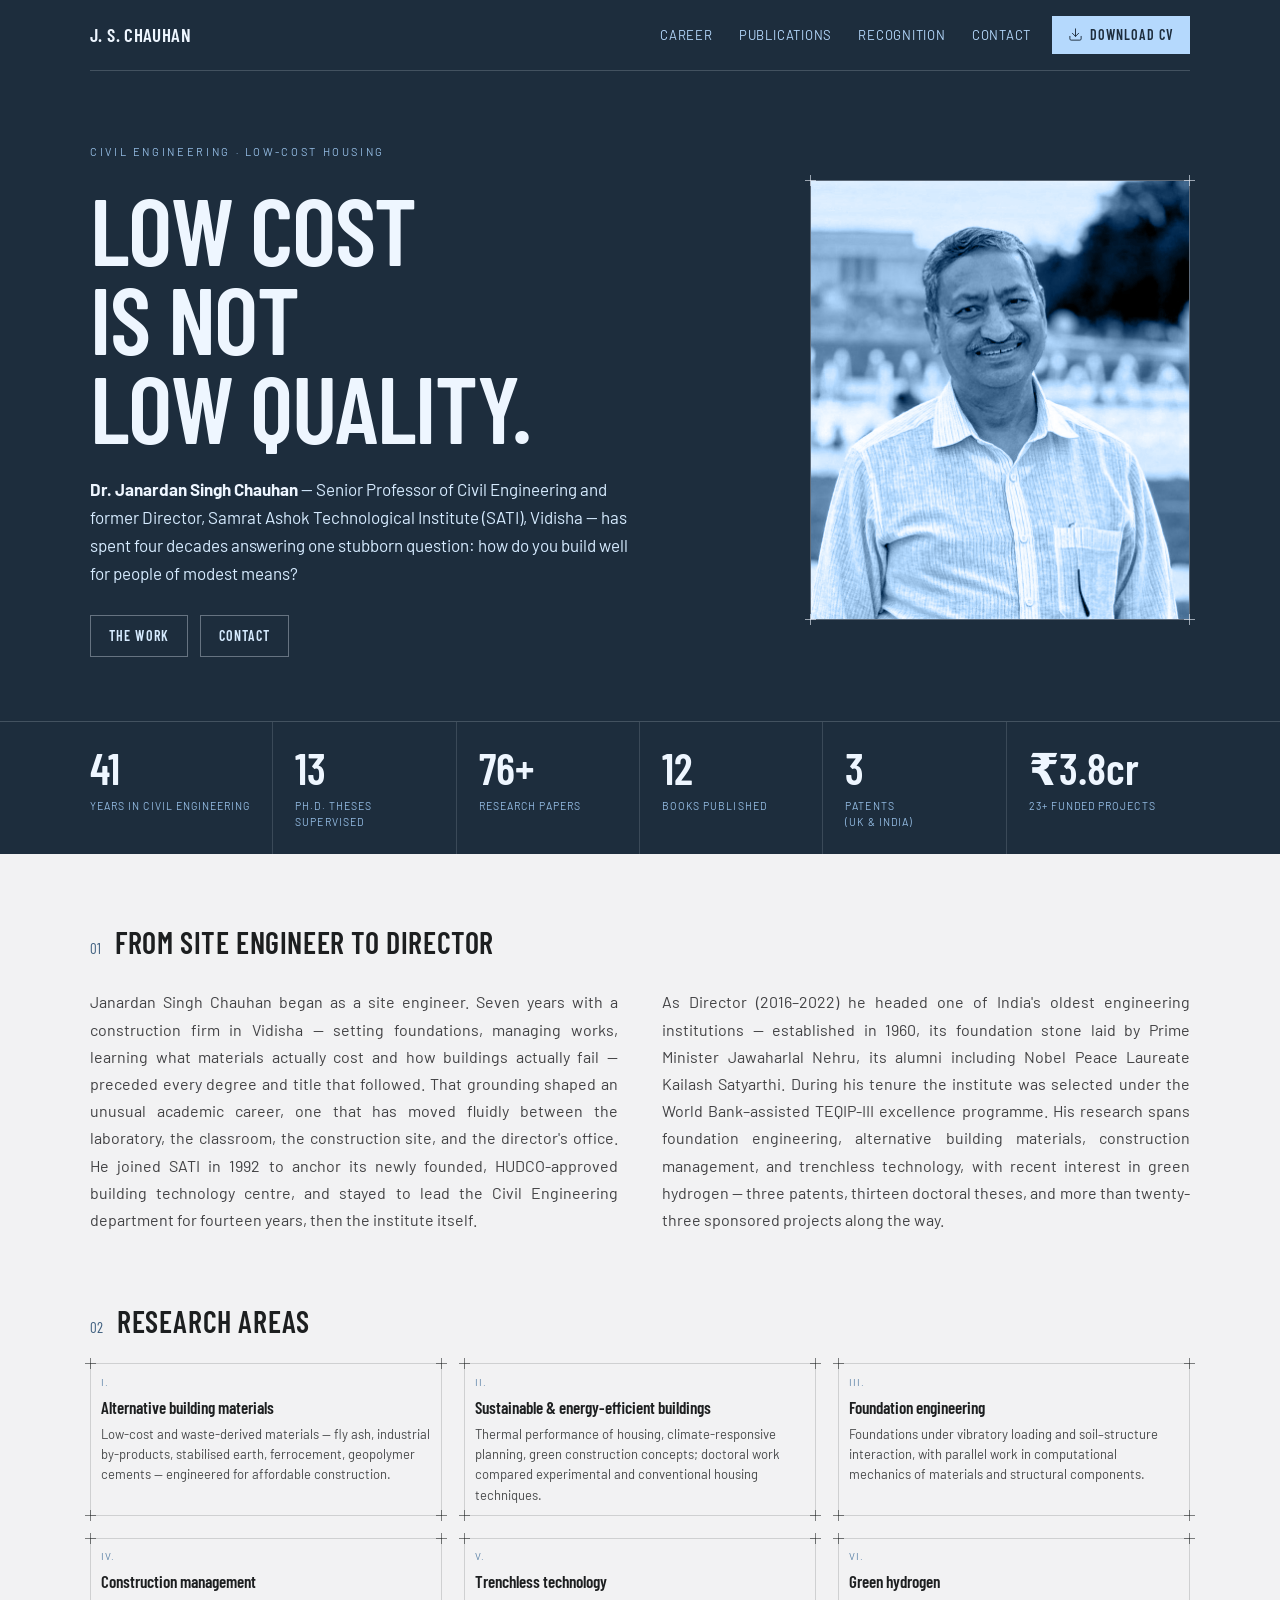
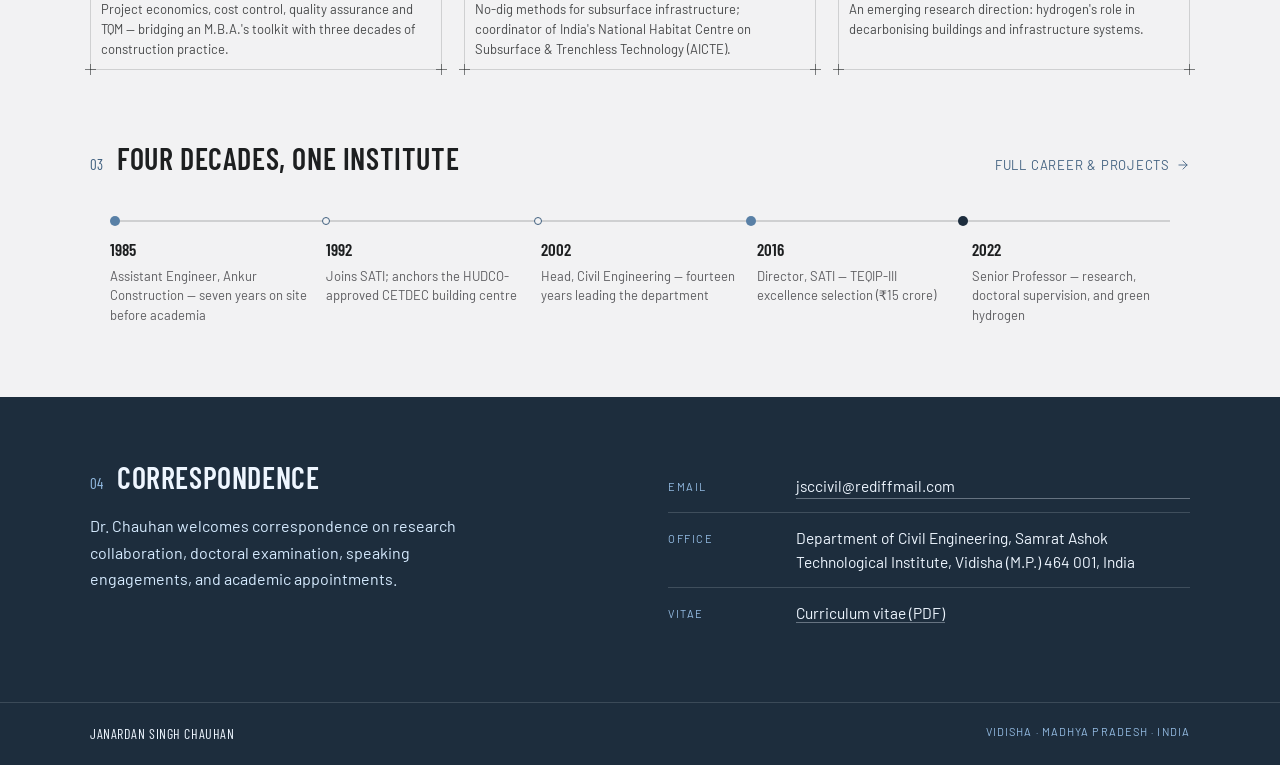
==== index.html @ edf5cd44 "Publish academic site" ====
<!DOCTYPE html><html lang="en"><head>
<meta charset="utf-8">
<meta name="viewport" content="width=device-width, initial-scale=1">
<title>Dr. Janardan Singh Chauhan — Civil Engineer &amp; Academic</title>
<meta name="description" content="Dr. Janardan Singh Chauhan — Senior Professor of Civil Engineering and former Director, Samrat Ashok Technological Institute (SATI), Vidisha. Four decades in low-cost housing, alternative building materials and sustainable construction.">


<link rel="stylesheet" href="assets/ds/styles.css">
<style>
body{margin:0}
a{color:var(--color-accent-700)}a:hover{color:var(--color-accent-800)}
</style>
<style>
/* interaction states, lifted from style-hover/style-active attributes */
a{transition:background .15s ease,color .15s ease,border-color .15s ease}
.h1:hover{color:#eef6ff}
.h2:hover{color:#eef6ff}
.h3:hover{color:#eef6ff}
.h4:hover{color:#eef6ff}
.h5:hover{background:var(--color-accent-200)}
.h5:active{background:var(--color-accent-400)}
.h6:hover{background:rgba(238,246,255,.1)}
.h6:active{background:rgba(238,246,255,.18)}
.h7:hover{background:rgba(238,246,255,.1)}
.h7:active{background:rgba(238,246,255,.18)}
.h8:hover{color:var(--color-accent-800)}
.h9:hover{border-bottom-color:#eef6ff}
.h10:hover{border-bottom-color:#eef6ff}
</style>
<link rel="stylesheet" href="assets/site.css">
<meta name="author" content="Janardan Singh Chauhan">
<link rel="canonical" href="https://drjschauhan.com/">
<link rel="icon" href="favicon.svg" type="image/svg+xml">
<meta name="theme-color" content="#1d2d3d">
<meta property="og:type" content="profile">
<meta property="og:title" content="Dr. Janardan Singh Chauhan — Civil Engineer &amp; Academic">
<meta property="og:description" content="Dr. Janardan Singh Chauhan — Senior Professor of Civil Engineering and former Director, Samrat Ashok Technological Institute (SATI), Vidisha. Four decades in low-cost housing, alternative building materials and sustainable construction.">
<meta property="og:url" content="https://drjschauhan.com/">
<meta property="og:image" content="https://drjschauhan.com/og-image.png">
<meta property="og:image:width" content="1200">
<meta property="og:image:height" content="630">
<meta property="og:site_name" content="Dr. J. S. Chauhan">
<meta name="twitter:card" content="summary_large_image">
<meta name="twitter:title" content="Dr. Janardan Singh Chauhan — Civil Engineer &amp; Academic">
<meta name="twitter:description" content="Dr. Janardan Singh Chauhan — Senior Professor of Civil Engineering and former Director, Samrat Ashok Technological Institute (SATI), Vidisha. Four decades in low-cost housing, alternative building materials and sustainable construction.">
<meta name="twitter:image" content="https://drjschauhan.com/og-image.png">
<script type="application/ld+json">
{
  "@context": "https://schema.org",
  "@type": "Person",
  "name": "Janardan Singh Chauhan",
  "honorificPrefix": "Dr.",
  "givenName": "Janardan Singh",
  "familyName": "Chauhan",
  "jobTitle": "Senior Professor of Civil Engineering",
  "description": "Civil engineer and academic leader specialising in low-cost sustainable building materials, foundation engineering, construction management and trenchless technology.",
  "url": "https://drjschauhan.com/",
  "email": "mailto:jsccivil@rediffmail.com",
  "worksFor": {
    "@type": "CollegeOrUniversity",
    "name": "Samrat Ashok Technological Institute",
    "alternateName": "SATI Vidisha",
    "url": "https://www.satiengg.in/"
  },
  "alumniOf": [
    {
      "@type": "CollegeOrUniversity",
      "name": "Barkatullah University, Bhopal"
    },
    {
      "@type": "CollegeOrUniversity",
      "name": "Devi Ahilya Vishwavidyalaya, Indore"
    }
  ],
  "address": {
    "@type": "PostalAddress",
    "addressLocality": "Vidisha",
    "addressRegion": "Madhya Pradesh",
    "addressCountry": "IN"
  },
  "knowsAbout": [
    "Civil Engineering",
    "Foundation Engineering",
    "Alternative Building Materials",
    "Low-Cost Housing",
    "Sustainable Construction",
    "Energy-Efficient Buildings",
    "Construction Management",
    "Trenchless Technology",
    "Green Hydrogen"
  ]
}
</script></head>
<body>



<div style="background:var(--color-bg);color:var(--color-text);font-family:var(--font-body);min-height:100vh">

<!-- ══ dark field: nav + hero + stats ══ -->
<div style="background:var(--color-accent-900);color:var(--color-accent-100)">
  <div style="max-width:1180px;margin:0 auto;padding:0 40px" class="wrap">
    <div style="display:flex;align-items:center;gap:var(--space-6);padding:16px 0;border-bottom:1px solid rgba(238,246,255,.18)" class="navrow">
      <div style="font-family:var(--font-heading);font-weight:600;font-size:19px;letter-spacing:.02em;color:#eef6ff">J. S. CHAUHAN</div>
      <div style="display:flex;gap:26px;margin-left:auto;font-size:13px;letter-spacing:.06em;text-transform:uppercase" class="navlinks">
        <a href="career.html" style="text-decoration:none;color:var(--color-accent-300)" class="h1">Career</a>
        <a href="publications.html" style="text-decoration:none;color:var(--color-accent-300)" class="h2">Publications</a>
        <a href="recognition.html" style="text-decoration:none;color:var(--color-accent-300)" class="h3">Recognition</a>
        <a href="#contact" style="text-decoration:none;color:var(--color-accent-300)" class="h4">Contact</a>
      </div>
      <a href="Dr_JS_Chauhan_CV.pdf" download="" style="font-family:var(--font-heading);font-weight:600;font-size:14px;letter-spacing:.08em;text-transform:uppercase;text-decoration:none;color:var(--color-accent-900);background:var(--color-accent-300);padding:8px 16px;display:inline-flex;align-items:center;gap:7px;white-space:nowrap;flex-shrink:0" class="h5">
        <svg width="15" height="15" viewBox="0 0 24 24" fill="none" stroke="currentColor" stroke-width="1.5" stroke-linecap="round" stroke-linejoin="round"><path d="M21 15v4a2 2 0 0 1-2 2H5a2 2 0 0 1-2-2v-4"></path><polyline points="7 10 12 15 17 10"></polyline><line x1="12" x2="12" y1="15" y2="3"></line></svg>
        Download CV</a>
    </div>
    <div style="display:grid;grid-template-columns:1fr 380px;gap:56px;padding-top:72px;padding-bottom:64px;align-items:center" class="g-hero">
      <div>
        <div style="font-size:11px;letter-spacing:.24em;text-transform:uppercase;color:var(--color-accent-400);margin-bottom:24px">Civil Engineering · Low-Cost Housing</div>
        
          <h1 style="font-size:110px;line-height:.94;letter-spacing:-.012em;text-transform:uppercase;margin:0 0 24px;color:#eef6ff" class="h1-hero">Low cost<br>is not<br><span style="white-space:nowrap">low quality.</span></h1>
        
        
        <p style="font-size:17px;line-height:1.65;max-width:540px;margin:0 0 28px;color:var(--color-accent-200)"><strong style="color:#eef6ff">Dr. Janardan Singh Chauhan</strong> — Senior Professor of Civil Engineering and former Director, Samrat Ashok Technological Institute (SATI), Vidisha — has spent four decades answering one stubborn question: how do you build well for people of modest means?</p>
        <div style="display:flex;gap:12px">
          <a href="career.html" style="font-family:var(--font-heading);font-weight:600;font-size:14px;letter-spacing:.08em;text-transform:uppercase;text-decoration:none;color:var(--color-accent-200);border:1px solid rgba(238,246,255,.35);padding:9px 18px;white-space:nowrap" class="h6">The work</a>
          <a href="#contact" style="font-family:var(--font-heading);font-weight:600;font-size:14px;letter-spacing:.08em;text-transform:uppercase;text-decoration:none;color:var(--color-accent-200);border:1px solid rgba(238,246,255,.35);padding:9px 18px;white-space:nowrap" class="h7">Contact</a>
        </div>
      </div>
      <figure style="margin:0">
        
          <div class="blueprint duotone" style="height:440px;border-color:rgba(238,246,255,.3)">
            <i class="corner tl" style="color:rgba(238,246,255,.6)"></i><i class="corner tr" style="color:rgba(238,246,255,.6)"></i><i class="corner bl" style="color:rgba(238,246,255,.6)"></i><i class="corner br" style="color:rgba(238,246,255,.6)"></i>
            <img src="assets/portrait.jpg" alt="Dr. Janardan Singh Chauhan" style="width:100%;height:100%;object-fit:cover;filter:grayscale(1)" loading="lazy" decoding="async">
          </div>
        
        
      </figure>
    </div>
  </div>
  <div style="border-top:1px solid rgba(238,246,255,.18)">
    <div style="max-width:1180px;margin:0 auto;padding:0 40px;display:grid;grid-template-columns:repeat(6,1fr)" class="g6 wrap">
      <div style="padding:24px 22px 24px 0;border-right:1px solid rgba(238,246,255,.14)"><div style="font-family:var(--font-heading);font-weight:600;font-size:44px;line-height:1;color:#eef6ff">41</div><div style="font-size:10.5px;letter-spacing:.1em;text-transform:uppercase;margin-top:8px;color:var(--color-accent-400)">Years in civil engineering</div></div>
      <div style="padding:24px 22px;border-right:1px solid rgba(238,246,255,.14)"><div style="font-family:var(--font-heading);font-weight:600;font-size:44px;line-height:1;color:#eef6ff">13</div><div style="font-size:10.5px;letter-spacing:.1em;text-transform:uppercase;margin-top:8px;color:var(--color-accent-400)">Ph.D. theses supervised</div></div>
      <div style="padding:24px 22px;border-right:1px solid rgba(238,246,255,.14)"><div style="font-family:var(--font-heading);font-weight:600;font-size:44px;line-height:1;color:#eef6ff">76+</div><div style="font-size:10.5px;letter-spacing:.1em;text-transform:uppercase;margin-top:8px;color:var(--color-accent-400)">Research papers</div></div>
      <div style="padding:24px 22px;border-right:1px solid rgba(238,246,255,.14)"><div style="font-family:var(--font-heading);font-weight:600;font-size:44px;line-height:1;color:#eef6ff">12</div><div style="font-size:10.5px;letter-spacing:.1em;text-transform:uppercase;margin-top:8px;color:var(--color-accent-400)">Books published</div></div>
      <div style="padding:24px 22px;border-right:1px solid rgba(238,246,255,.14)"><div style="font-family:var(--font-heading);font-weight:600;font-size:44px;line-height:1;color:#eef6ff">3</div><div style="font-size:10.5px;letter-spacing:.1em;text-transform:uppercase;margin-top:8px;color:var(--color-accent-400)">Patents<br>(UK &amp; India)</div></div>
      <div style="padding:24px 0 24px 22px"><div style="font-family:var(--font-heading);font-weight:600;font-size:44px;line-height:1;color:#eef6ff">₹3.8cr</div><div style="font-size:10.5px;letter-spacing:.1em;text-transform:uppercase;margin-top:8px;color:var(--color-accent-400)">23+ funded projects</div></div>
    </div>
  </div>
</div>

<!-- ══ 01 About ══ -->
<div style="max-width:1180px;margin:0 auto;padding:72px 40px 8px" class="wrap">
  <div style="display:flex;align-items:baseline;gap:14px;margin-bottom:28px">
    <span style="font-family:var(--font-heading);font-size:15px;color:var(--color-accent-700)">01</span>
    <h2 style="font-size:30px;margin:0;text-transform:uppercase;letter-spacing:.02em">From site engineer to director</h2>
  </div>
  <div style="display:grid;grid-template-columns:1fr 1fr;gap:44px" class="g2">
    <p style="font-size:16px;line-height:1.7;margin:0;color:var(--color-neutral-800);text-align:justify">
      Janardan Singh Chauhan began as a site engineer. Seven years with a construction firm in Vidisha —
      setting foundations, managing works, learning what materials actually cost and how buildings actually fail —
      preceded every degree and title that followed. That grounding shaped an unusual academic career, one that has
      moved fluidly between the laboratory, the classroom, the construction site, and the director's office.
      He joined SATI in 1992 to anchor its newly founded, HUDCO-approved building technology centre, and stayed
      to lead the Civil Engineering department for fourteen years, then the institute itself.
    </p>
    <p style="font-size:16px;line-height:1.7;margin:0;color:var(--color-neutral-800);text-align:justify">
      As Director (2016–2022) he headed one of India's oldest engineering institutions — established in 1960,
      its foundation stone laid by Prime Minister Jawaharlal Nehru, its alumni including Nobel Peace Laureate
      Kailash Satyarthi. During his tenure the institute was selected under the World Bank–assisted TEQIP-III
      excellence programme. His research spans foundation engineering, alternative building materials,
      construction management, and trenchless technology, with recent interest in green hydrogen — three patents,
      thirteen doctoral theses, and more than twenty-three sponsored projects along the way.
    </p>
  </div>
</div>

<!-- ══ 02 Research ══ -->
<div style="max-width:1180px;margin:0 auto;padding:64px 40px 8px" class="wrap">
  <div style="display:flex;align-items:baseline;gap:14px;margin-bottom:24px">
    <span style="font-family:var(--font-heading);font-size:15px;color:var(--color-accent-700)">02</span>
    <h2 style="font-size:30px;margin:0;text-transform:uppercase;letter-spacing:.02em">Research areas</h2>
  </div>
  <div style="display:grid;grid-template-columns:1fr 1fr 1fr;gap:22px" class="g3">
    <div class="card blueprint"><i class="corner tl"></i><i class="corner tr"></i><i class="corner bl"></i><i class="corner br"></i><div class="card-kicker">i.</div><div class="card-title">Alternative building materials</div><p class="card-body">Low-cost and waste-derived materials — fly ash, industrial by-products, stabilised earth, ferrocement, geopolymer cements — engineered for affordable construction.</p></div>
    <div class="card blueprint"><i class="corner tl"></i><i class="corner tr"></i><i class="corner bl"></i><i class="corner br"></i><div class="card-kicker">ii.</div><div class="card-title">Sustainable &amp; energy-efficient buildings</div><p class="card-body">Thermal performance of housing, climate-responsive planning, green construction concepts; doctoral work compared experimental and conventional housing techniques.</p></div>
    <div class="card blueprint"><i class="corner tl"></i><i class="corner tr"></i><i class="corner bl"></i><i class="corner br"></i><div class="card-kicker">iii.</div><div class="card-title">Foundation engineering</div><p class="card-body">Foundations under vibratory loading and soil–structure interaction, with parallel work in computational mechanics of materials and structural components.</p></div>
    <div class="card blueprint"><i class="corner tl"></i><i class="corner tr"></i><i class="corner bl"></i><i class="corner br"></i><div class="card-kicker">iv.</div><div class="card-title">Construction management</div><p class="card-body">Project economics, cost control, quality assurance and TQM — bridging an M.B.A.'s toolkit with three decades of construction practice.</p></div>
    <div class="card blueprint"><i class="corner tl"></i><i class="corner tr"></i><i class="corner bl"></i><i class="corner br"></i><div class="card-kicker">v.</div><div class="card-title">Trenchless technology</div><p class="card-body">No-dig methods for subsurface infrastructure; coordinator of India's National Habitat Centre on Subsurface &amp; Trenchless Technology (AICTE).</p></div>
    <div class="card blueprint"><i class="corner tl"></i><i class="corner tr"></i><i class="corner bl"></i><i class="corner br"></i><div class="card-kicker">vi.</div><div class="card-title">Green hydrogen</div><p class="card-body">An emerging research direction: hydrogen's role in decarbonising buildings and infrastructure systems.</p></div>
  </div>
</div>

<!-- ══ 03 Career ruler ══ -->
<div style="max-width:1180px;margin:0 auto;padding:64px 40px 72px" class="wrap">
  <div style="display:flex;align-items:baseline;gap:14px;margin-bottom:44px">
    <span style="font-family:var(--font-heading);font-size:15px;color:var(--color-accent-700)">03</span>
    <h2 style="font-size:30px;margin:0;text-transform:uppercase;letter-spacing:.02em">Four decades, one institute</h2>
    <a href="career.html" style="margin-left:auto;font-size:13px;letter-spacing:.06em;text-transform:uppercase;text-decoration:none;color:var(--color-accent-700);display:inline-flex;align-items:center;gap:6px" class="h8">Full career &amp; projects <svg width="14" height="14" viewBox="0 0 24 24" fill="none" stroke="currentColor" stroke-width="1.5" stroke-linecap="round" stroke-linejoin="round"><path d="M5 12h14"></path><path d="m12 5 7 7-7 7"></path></svg></a>
  </div>
  <div style="position:relative;height:2px;background:var(--color-divider);margin:0 20px 14px">
    <div style="position:absolute;left:0;top:-4px;width:10px;height:10px;background:var(--color-accent);border-radius:50%"></div>
    <div style="position:absolute;left:20%;top:-3px;width:8px;height:8px;border:1px solid var(--color-accent-700);background:var(--color-bg);border-radius:50%"></div>
    <div style="position:absolute;left:40%;top:-3px;width:8px;height:8px;border:1px solid var(--color-accent-700);background:var(--color-bg);border-radius:50%"></div>
    <div style="position:absolute;left:60%;top:-4px;width:10px;height:10px;background:var(--color-accent);border-radius:50%"></div>
    <div style="position:absolute;left:80%;top:-4px;width:10px;height:10px;background:var(--color-accent-900);border-radius:50%"></div>
  </div>
  <div style="display:grid;grid-template-columns:repeat(5,1fr);gap:18px;margin:0 20px" class="g5">
    <div><div style="font-family:var(--font-heading);font-weight:600;font-size:17px">1985</div><div style="font-size:13px;color:var(--color-neutral-700);line-height:1.5;margin-top:4px">Assistant Engineer, Ankur Construction — seven years on site before academia</div></div>
    <div><div style="font-family:var(--font-heading);font-weight:600;font-size:17px">1992</div><div style="font-size:13px;color:var(--color-neutral-700);line-height:1.5;margin-top:4px">Joins SATI; anchors the HUDCO-approved CETDEC building centre</div></div>
    <div><div style="font-family:var(--font-heading);font-weight:600;font-size:17px">2002</div><div style="font-size:13px;color:var(--color-neutral-700);line-height:1.5;margin-top:4px">Head, Civil Engineering — fourteen years leading the department</div></div>
    <div><div style="font-family:var(--font-heading);font-weight:600;font-size:17px">2016</div><div style="font-size:13px;color:var(--color-neutral-700);line-height:1.5;margin-top:4px">Director, SATI — TEQIP-III excellence selection (₹15 crore)</div></div>
    <div><div style="font-family:var(--font-heading);font-weight:600;font-size:17px">2022</div><div style="font-size:13px;color:var(--color-neutral-700);line-height:1.5;margin-top:4px">Senior Professor — research, doctoral supervision, and green hydrogen</div></div>
  </div>
</div>

<!-- ══ 04 Contact ══ -->
<div id="contact" style="background:var(--color-accent-900);color:var(--color-accent-100)">
  <div style="max-width:1180px;margin:0 auto;padding:64px 40px;display:grid;grid-template-columns:1fr 1fr;gap:56px;align-items:start" class="g2 wrap">
    <div>
      <div style="display:flex;align-items:baseline;gap:14px;margin-bottom:18px">
        <span style="font-family:var(--font-heading);font-size:15px;color:var(--color-accent-400)">04</span>
        <h2 style="font-size:30px;margin:0;text-transform:uppercase;letter-spacing:.02em;color:#eef6ff">Correspondence</h2>
      </div>
      <p style="font-size:16px;line-height:1.65;margin:0;color:var(--color-accent-200);max-width:46ch">Dr. Chauhan welcomes correspondence on research collaboration, doctoral examination, speaking engagements, and academic appointments.</p>
    </div>
    <div style="font-size:15.5px">
      <div style="display:grid;grid-template-columns:110px 1fr;gap:18px;padding:13px 0;border-bottom:1px solid rgba(238,246,255,.16)" class="g-label"><span style="font-size:11px;letter-spacing:.14em;text-transform:uppercase;color:var(--color-accent-400);padding-top:4px">Email</span><a href="mailto:jsccivil@rediffmail.com" style="color:#eef6ff;text-decoration:none;border-bottom:1px solid rgba(238,246,255,.35)" class="h9">jsccivil@rediffmail.com</a></div>
      <div style="display:grid;grid-template-columns:110px 1fr;gap:18px;padding:13px 0;border-bottom:1px solid rgba(238,246,255,.16)" class="g-label"><span style="font-size:11px;letter-spacing:.14em;text-transform:uppercase;color:var(--color-accent-400);padding-top:4px">Office</span><span style="color:var(--color-accent-100)">Department of Civil Engineering, Samrat Ashok Technological Institute, Vidisha (M.P.) 464 001, India</span></div>
      <div style="display:grid;grid-template-columns:110px 1fr;gap:18px;padding:13px 0" class="g-label"><span style="font-size:11px;letter-spacing:.14em;text-transform:uppercase;color:var(--color-accent-400);padding-top:4px">Vitae</span><span><a href="Dr_JS_Chauhan_CV.pdf" download="" style="color:#eef6ff;text-decoration:none;border-bottom:1px solid rgba(238,246,255,.35)" class="h10">Curriculum vitae (PDF)</a></span></div>
    </div>
  </div>
  <div style="border-top:1px solid rgba(238,246,255,.14)">
    <div style="max-width:1180px;margin:0 auto;padding:20px 40px;display:flex;flex-wrap:wrap;gap:12px 30px;justify-content:space-between;font-size:11px;letter-spacing:.1em;text-transform:uppercase;color:var(--color-accent-400)" class="wrap">
      <span style="font-family:var(--font-heading);font-size:14px;letter-spacing:.04em;color:#eef6ff">Janardan Singh Chauhan</span>
      <span>Vidisha · Madhya Pradesh · India</span>
    </div>
  </div>
</div>

</div>




</body></html>
---- assets/ds/styles.css ----
/* Industry — design-system tokens and component classes. This file is the source of truth for the system's look; retune it here and see readme.md. */
@import url('https://fonts.googleapis.com/css2?family=Barlow:wght@400;500;700&family=Barlow+Condensed:wght@400;600&display=swap');

:root {
  --color-bg: #f2f2f3;
  --color-surface: #e9e9ea;
  --color-text: #1d1f20;
  --color-accent: #5980a6;
  --color-accent-2: #728fab;
  --color-divider: color-mix(in srgb, #1d1f20 16%, transparent);

  /* Tonal ramps — generated in OKLCH on one shared lightness scale, so the
     same step of any role matches the others in visual value. */
  --color-neutral-100: #f5f5f8;
  --color-neutral-200: #e7e7ea;
  --color-neutral-300: #d4d4d7;
  --color-neutral-400: #b7b7ba;
  --color-neutral-500: #98989b;
  --color-neutral-600: #7a7a7d;
  --color-neutral-700: #5d5d60;
  --color-neutral-800: #424244;
  --color-neutral-900: #2b2b2d;

  --color-accent-100: #eef6ff;
  --color-accent-200: #d6ebff;
  --color-accent-300: #b5d9fd;
  --color-accent-400: #94bce3;
  --color-accent-500: #749dc4;
  --color-accent-600: #597ea3;
  --color-accent-700: #416180;
  --color-accent-800: #2c455d;
  --color-accent-900: #1d2d3d;

  --color-accent-2-100: #eef6ff;
  --color-accent-2-200: #d6ebff;
  --color-accent-2-300: #bdd8f2;
  --color-accent-2-400: #9ebbd8;
  --color-accent-2-500: #7e9cb8;
  --color-accent-2-600: #627d98;
  --color-accent-2-700: #486077;
  --color-accent-2-800: #314457;
  --color-accent-2-900: #1f2d3a;

  --font-heading: "Barlow Condensed", system-ui, sans-serif;
  --font-heading-weight: 600;
  --font-body: "Barlow", system-ui, sans-serif;

  --space-1: 3.4px;
  --space-2: 6.8px;
  --space-3: 10.2px;
  --space-4: 13.6px;
  --space-6: 20.4px;
  --space-8: 27.2px;

  --radius-sm: 2px;
  --radius-md: 4px;
  --radius-lg: 7px;

  /* Elevation — derived from the ground: soft ink-tinted shadows on a
     light theme, a hairline edge + ambient darkness on a dark one. */
  --shadow-sm: 0 1px 2px color-mix(in srgb, #2b2b2d 14%, transparent);
  --shadow-md: 0 3px 10px color-mix(in srgb, #2b2b2d 16%, transparent);
  --shadow-lg: 0 12px 32px color-mix(in srgb, #2b2b2d 22%, transparent);
}

body {
  background: var(--color-bg);
  color: var(--color-text);
  font-family: var(--font-body);
}
h1, h2, h3, h4 { font-family: var(--font-heading); font-weight: var(--font-heading-weight); }

.blueprint {
  position: relative;
  border: 1px solid var(--color-divider);
  border-radius: 0;
}
/* The overlay image treatments (halftone, duotone) clip their overlay
   (overflow:hidden); a blueprint wrapper draws its registration marks
   outside the box, so when both classes share a wrapper the frame must
   win. */
.blueprint.halftone, .blueprint.plate, .blueprint.duotone { overflow: visible; }
.blueprint > .corner {
  position: absolute; width: 11px; height: 11px;
  color: color-mix(in srgb, var(--color-text) 55%, transparent);
}
.blueprint > .corner::before, .blueprint > .corner::after {
  content: ""; position: absolute; background: currentColor;
}
.blueprint > .corner::before { left: 5px; top: 0; width: 1px; height: 100%; }
.blueprint > .corner::after  { top: 5px; left: 0; width: 100%; height: 1px; }
.blueprint > .corner.tl { top: -6px; left: -6px; }
.blueprint > .corner.tr { top: -6px; right: -6px; }
.blueprint > .corner.bl { bottom: -6px; left: -6px; }
.blueprint > .corner.br { bottom: -6px; right: -6px; }

.duotone{position:relative;overflow:hidden}
.duotone::after{content:"";position:absolute;inset:0;pointer-events:none;
  background:var(--color-accent);mix-blend-mode:color}

/* ══════════════════════════════════════════════════════════════════════════
   Components — built with the tokens above. Plain CSS
   on plain HTML: no JavaScript, no build step. Each class is documented in
   readme.md and demonstrated in foundations/ and components/.
   ══════════════════════════════════════════════════════════════════════ */

*, *::before, *::after { box-sizing: border-box; }
body { margin: 0; font-size: 15px; line-height: 1.55; font-weight: 400; }
h1, h2, h3, h4, h5, h6 {
  font-family: var(--font-heading); font-weight: var(--font-heading-weight);
  line-height: 1.12; letter-spacing: -0.015em; margin: 0 0 var(--space-2);
}
h1 { font-size: 42px; }
h2 { font-size: 32px; }
h3 { font-size: 25px; }
h4 { font-size: 20px; }
h5 { font-size: 16px; }
h6 { font-size: 13px; }
h6 { letter-spacing: 0.08em; text-transform: uppercase; }
p { margin: 0 0 var(--space-3); }
a { color: var(--color-accent); text-underline-offset: 3px; }
img { display: block; max-width: 100%; }
figure { margin: 0; }
figcaption {
  font-size: 11px; margin-top: var(--space-1);
  color: color-mix(in srgb, var(--color-text) 55%, transparent);
}
.text-muted { color: color-mix(in srgb, var(--color-text) 55%, transparent); }
:focus { outline: none; }
:focus-visible { outline: 2px solid var(--color-accent); outline-offset: 2px; }
::selection { background: color-mix(in srgb, var(--color-accent) 30%, transparent); }

/* — rules — */
.hr {
  height: 1px; border: 0; margin: var(--space-4) 0;
  background: var(--color-divider);
}

/* — buttons — */
.btn {
  display: inline-flex; align-items: center; justify-content: center; gap: 6px;
  cursor: pointer; text-decoration: none;
  font-family: var(--font-heading); font-weight: var(--font-heading-weight);
  font-size: 14px; line-height: 1.2; color: var(--color-text); /* matches the .input's 14px —
     the pair sits side by side in sign-up rows */
  background: transparent; border: 1px solid transparent;
  padding: var(--space-2) calc(var(--space-3) * 1.2);
  border-radius: var(--radius-md);
}
.btn svg { display: block; }
.btn:disabled { opacity: 0.45; cursor: not-allowed; }
.btn-primary { background: var(--color-accent); color: var(--color-bg); }
.btn-primary:hover { background: var(--color-accent-600); }
.btn-primary:active { background: var(--color-accent-700); }
.btn-secondary { border-color: var(--color-divider); }
.btn-secondary:hover { background: color-mix(in srgb, var(--color-text) 7%, transparent); }
.btn-secondary:active { background: color-mix(in srgb, var(--color-text) 14%, transparent); }
.btn-ghost { color: var(--color-accent); padding-inline: var(--space-1); }
.btn-ghost:hover { background: color-mix(in srgb, var(--color-accent) 10%, transparent); }
.btn-ghost:active { background: color-mix(in srgb, var(--color-accent) 18%, transparent); }
.btn-icon { width: 36px; height: 36px; padding: 0; }
.btn-block { width: 100%; margin-top: var(--space-2); }

/* — forms — */
.field > label {
  display: block; font-size: 12px; margin-bottom: 5px;
  color: color-mix(in srgb, var(--color-text) 70%, transparent);
}
.input {
  width: 100%; min-height: 36px; padding: 6px 10px; font: inherit;
  font-size: 14px; color: var(--color-text); caret-color: var(--color-accent);
  background: var(--color-surface);
  border: 1px solid var(--color-divider); border-radius: var(--radius-md);
}
.input:hover { border-color: color-mix(in srgb, var(--color-text) 45%, transparent); }
.input:focus-visible { border-color: var(--color-accent); outline-offset: 0; }
textarea.input { min-height: 90px; resize: vertical; }
.radio { display: inline-flex; align-items: center; gap: 8px; cursor: pointer; font-size: 14px; }
.radio input, .seg-opt input {
  position: absolute; opacity: 0; width: 0; height: 0; pointer-events: none;
}
.radio .dot {
  width: 16px; height: 16px; flex: none; border-radius: 50%;
  border: 1.5px solid var(--color-divider);
}
.radio:hover .dot { border-color: var(--color-accent); }
.radio input:checked + .dot {
  border-color: var(--color-accent); background: var(--color-accent);
  box-shadow: inset 0 0 0 4px var(--color-bg);
}
.radio input:focus-visible + .dot { outline: 2px solid var(--color-accent); outline-offset: 2px; }
.seg {
  display: inline-flex; overflow: hidden;
  border: 1px solid var(--color-divider); border-radius: var(--radius-md);
}
.seg-opt {
  display: inline-flex; align-items: center; gap: 6px;
  padding: 7px 12px; font-size: 13px; cursor: pointer;
}
.seg-opt + .seg-opt { border-left: 1px solid var(--color-divider); }
.seg-opt:has(input:checked) { background: var(--color-accent); color: var(--color-bg); }
.seg-opt:not(:has(input:checked)):hover { background: color-mix(in srgb, var(--color-text) 7%, transparent); }
.seg-opt:has(input:focus-visible) { outline: 2px solid var(--color-accent); outline-offset: -2px; }

/* — cards — */
.card {
  display: flex; flex-direction: column; gap: var(--space-2);
  padding: var(--space-3); border-radius: var(--radius-md); background: var(--color-surface);
}
.card-kicker { font-size: 10px; letter-spacing: 0.1em; text-transform: uppercase; color: var(--color-accent); }
.card-title {
  font-family: var(--font-heading); font-weight: var(--font-heading-weight);
  font-size: 17px; line-height: 1.2;
}
.card-body { margin: 0; font-size: 13px; opacity: 0.8; flex: 1; }
.card-meta {
  display: flex; align-items: center; gap: 6px; font-size: 11px;
  color: color-mix(in srgb, var(--color-text) 50%, transparent);
}
.elev-sm { box-shadow: var(--shadow-sm); }
.elev-md { box-shadow: var(--shadow-md); }
.elev-lg { box-shadow: var(--shadow-lg); }

/* — tags — */
.tag {
  display: inline-flex; align-items: center; font-size: 11px;
  letter-spacing: 0.02em; padding: 3px 10px;
  border-radius: calc(var(--radius-md) * 0.75);
}
.tag-accent { background: var(--color-accent-100); color: var(--color-accent-800); }
.tag-accent-2 { background: var(--color-accent-2-100); color: var(--color-accent-2-800); }
.tag-neutral { background: var(--color-neutral-100); color: var(--color-neutral-800); }
.tag-outline { border: 1px solid var(--color-accent); color: var(--color-accent); }

/* — navigation — */
.nav {
  display: flex; align-items: center; gap: var(--space-4);
  padding: var(--space-3) var(--space-4);
  border-bottom: none;
}
.nav-brand {
  font-family: var(--font-heading); font-weight: var(--font-heading-weight);
  font-size: 18px; margin-right: auto;
}
.nav a { color: inherit; text-decoration: none; font-size: 14px; }
.nav a:hover, .nav a[aria-current='page'] { color: var(--color-accent); }

/* — tables — */
.table { width: 100%; border-collapse: collapse; font-size: 14px; }
.table th {
  text-align: left; font-size: 11px; letter-spacing: 0.08em; text-transform: uppercase;
  color: color-mix(in srgb, var(--color-text) 60%, transparent);
  padding: var(--space-2); border-bottom: 1px solid var(--color-divider);
}
.table td {
  padding: var(--space-2);
  border-bottom: 1px solid color-mix(in srgb, var(--color-text) 8%, transparent);
}
.table tbody tr:hover { background: color-mix(in srgb, var(--color-text) 4%, transparent); }

/* — dialog — */
.dialog-backdrop {
  position: fixed; inset: 0; display: grid; place-items: center;
  padding: var(--space-4);
  background: color-mix(in srgb, var(--color-neutral-900) 50%, transparent);
}
.dialog {
  width: min(440px, 100%); display: flex; flex-direction: column; gap: var(--space-3);
  padding: var(--space-4); border-radius: var(--radius-lg);
  background: var(--color-surface); box-shadow: var(--shadow-lg);
}
.dialog-title {
  font-family: var(--font-heading); font-weight: var(--font-heading-weight);
  font-size: 20px;
}
.dialog-body { font-size: 14px; opacity: 0.85; }
.dialog-actions { display: flex; justify-content: flex-end; gap: var(--space-2); margin-top: var(--space-2); }

/* — blueprint frame: components are wireframe objects (see .blueprint
     and .corner above) — square, transparent, hairline-bordered — */
.card, .btn, .input, .tag, .seg, .dialog { border-radius: 0; }
.card, .dialog { background: transparent; border: 1px solid var(--color-divider); }
.btn { border: 1px solid var(--color-divider); }
.btn-primary { border-color: var(--color-accent); }
.btn-ghost { border-color: transparent; }
---- assets/site.css ----
/* ---------------------------------------------------------------------------
   Responsive layer.

   The page markup uses inline styles with fixed pixel grids and no media
   queries, so it overflows the viewport below roughly 1280px. Inline styles
   outrank stylesheet rules, which is why these overrides carry !important.
   Nothing here changes the design at full desktop width.
   --------------------------------------------------------------------------- */

img { max-width: 100%; height: auto; }

/* Grid children default to min-width:auto, so a long unbreakable headline
   stretches its column and pushes the whole grid past the viewport. */
.g-hero > * { min-width: 0; }

/* The hero headline is set at a fixed 110px; scale it with the viewport so it
   never outgrows its column. Caps at the original size on large screens. */
.h1-hero { font-size: clamp(40px, 7.4vw, 110px) !important; }
.h1-page { font-size: clamp(34px, 6.2vw, 76px) !important; }

/* ---- tablet ---- */
@media (max-width: 1100px) {
  .g-hero {
    grid-template-columns: 1fr !important;
    gap: 36px !important;
  }
  .g-hero figure { max-width: 380px; }
  .g6 { grid-template-columns: repeat(3, 1fr) !important; }
  .g5 { grid-template-columns: repeat(3, 1fr) !important; }
}

/* ---- small tablet / large phone ---- */
@media (max-width: 820px) {
  .wrap { padding-left: 24px !important; padding-right: 24px !important; }
  .g3, .g2, .g4 { grid-template-columns: 1fr !important; }
  .g5 { grid-template-columns: repeat(2, 1fr) !important; }
}

/* ---- phone ---- */
@media (max-width: 640px) {
  .wrap { padding-left: 18px !important; padding-right: 18px !important; }

  /* Header: logo, links and the CV button sit on one non-wrapping row.
     Let it wrap and centre instead of scrolling sideways. */
  .navrow {
    flex-wrap: wrap !important;
    gap: 12px !important;
    justify-content: center !important;
  }
  .navlinks {
    margin-left: 0 !important;
    order: 3;
    width: 100%;
    justify-content: center !important;
    flex-wrap: wrap !important;
    gap: 16px !important;
  }
  .navrow > a[download] { margin-left: auto; }

  .g6 { grid-template-columns: repeat(2, 1fr) !important; }
  .g-label { grid-template-columns: 1fr !important; gap: 4px !important; }

  /* a wide data table scrolls inside its own box instead of widening the page */
  .tscroll { overflow-x: auto; -webkit-overflow-scrolling: touch; }
  .tscroll .tbl { min-width: 460px; font-size: 13px !important; }
}

/* ---- small phone ---- */
@media (max-width: 400px) {
  .g6, .g5 { grid-template-columns: 1fr 1fr !important; }
  .navlinks { gap: 12px !important; font-size: 12px !important; }
}

/* ---- print: let a committee print the page cleanly ---- */
@media print {
  .navrow a[download] { display: none; }
  body { background: #fff !important; color: #000 !important; }
}
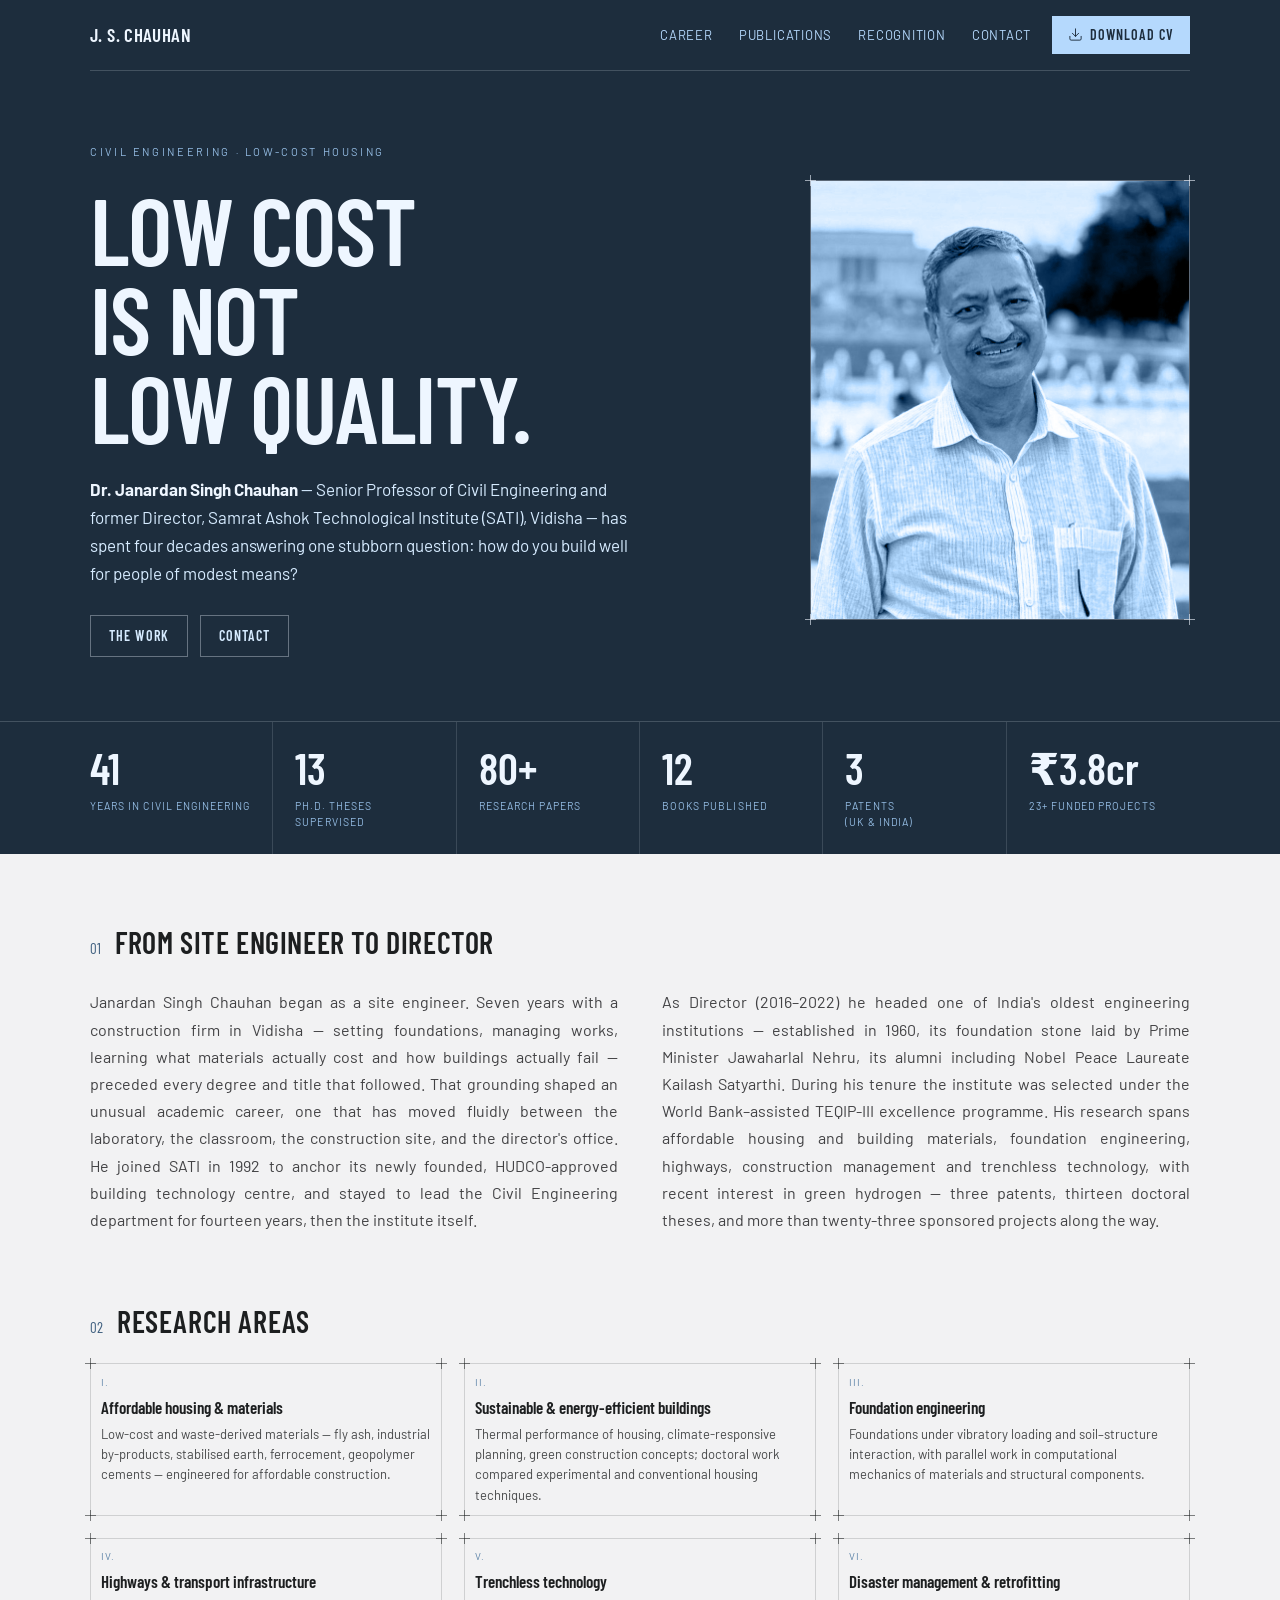
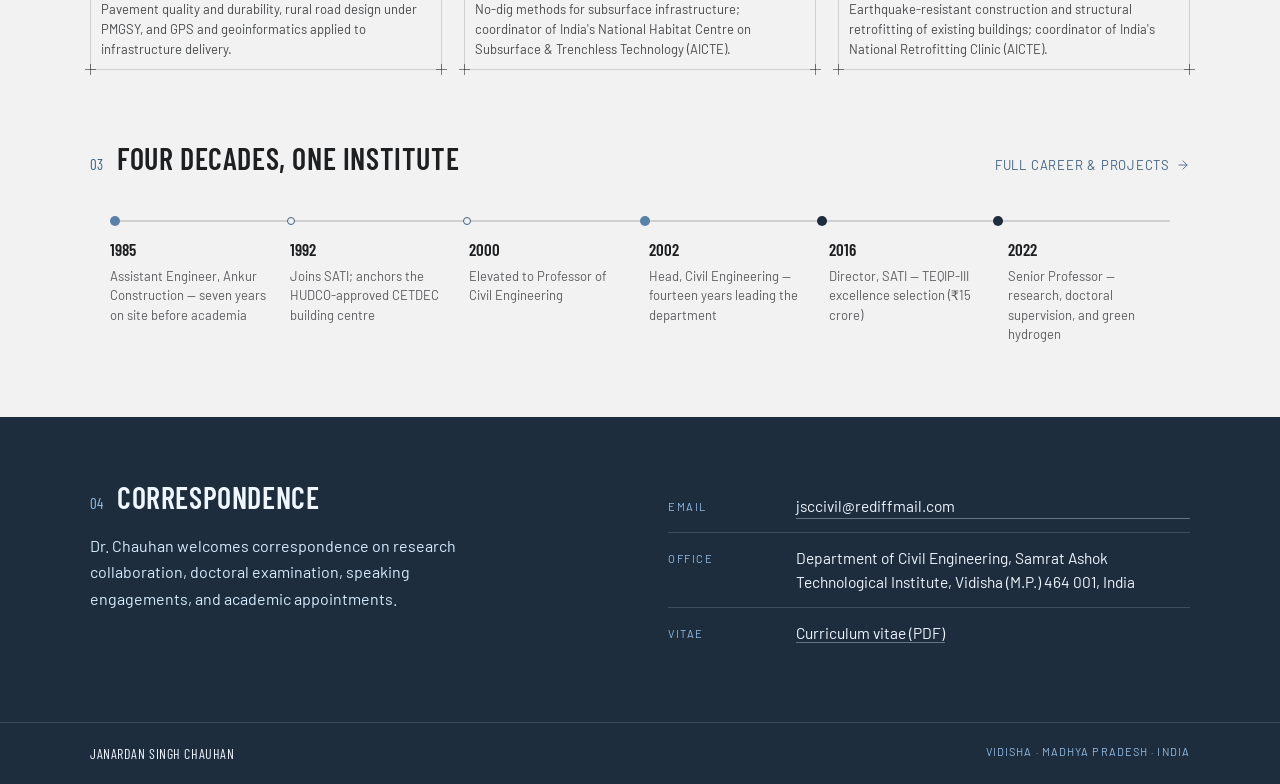
==== commit 12f4dbe3: "Update for 2025/26 profile" ====
--- a/index.html
+++ b/index.html
@@ -29,21 +29,21 @@
 </style>
 <link rel="stylesheet" href="assets/site.css">
 <meta name="author" content="Janardan Singh Chauhan">
-<link rel="canonical" href="https://drjschauhan.com/">
+<link rel="canonical" href="https://jsccivil.github.io/">
 <link rel="icon" href="favicon.svg" type="image/svg+xml">
 <meta name="theme-color" content="#1d2d3d">
 <meta property="og:type" content="profile">
 <meta property="og:title" content="Dr. Janardan Singh Chauhan — Civil Engineer &amp; Academic">
 <meta property="og:description" content="Dr. Janardan Singh Chauhan — Senior Professor of Civil Engineering and former Director, Samrat Ashok Technological Institute (SATI), Vidisha. Four decades in low-cost housing, alternative building materials and sustainable construction.">
-<meta property="og:url" content="https://drjschauhan.com/">
-<meta property="og:image" content="https://drjschauhan.com/og-image.png">
+<meta property="og:url" content="https://jsccivil.github.io/">
+<meta property="og:image" content="https://jsccivil.github.io/og-image.png">
 <meta property="og:image:width" content="1200">
 <meta property="og:image:height" content="630">
 <meta property="og:site_name" content="Dr. J. S. Chauhan">
 <meta name="twitter:card" content="summary_large_image">
 <meta name="twitter:title" content="Dr. Janardan Singh Chauhan — Civil Engineer &amp; Academic">
 <meta name="twitter:description" content="Dr. Janardan Singh Chauhan — Senior Professor of Civil Engineering and former Director, Samrat Ashok Technological Institute (SATI), Vidisha. Four decades in low-cost housing, alternative building materials and sustainable construction.">
-<meta name="twitter:image" content="https://drjschauhan.com/og-image.png">
+<meta name="twitter:image" content="https://jsccivil.github.io/og-image.png">
 <script type="application/ld+json">
 {
   "@context": "https://schema.org",
@@ -54,7 +54,7 @@
   "familyName": "Chauhan",
   "jobTitle": "Senior Professor of Civil Engineering",
   "description": "Civil engineer and academic leader specialising in low-cost sustainable building materials, foundation engineering, construction management and trenchless technology.",
-  "url": "https://drjschauhan.com/",
+  "url": "https://jsccivil.github.io/",
   "email": "mailto:jsccivil@rediffmail.com",
   "worksFor": {
     "@type": "CollegeOrUniversity",
@@ -140,7 +140,7 @@
     <div style="max-width:1180px;margin:0 auto;padding:0 40px;display:grid;grid-template-columns:repeat(6,1fr)" class="g6 wrap">
       <div style="padding:24px 22px 24px 0;border-right:1px solid rgba(238,246,255,.14)"><div style="font-family:var(--font-heading);font-weight:600;font-size:44px;line-height:1;color:#eef6ff">41</div><div style="font-size:10.5px;letter-spacing:.1em;text-transform:uppercase;margin-top:8px;color:var(--color-accent-400)">Years in civil engineering</div></div>
       <div style="padding:24px 22px;border-right:1px solid rgba(238,246,255,.14)"><div style="font-family:var(--font-heading);font-weight:600;font-size:44px;line-height:1;color:#eef6ff">13</div><div style="font-size:10.5px;letter-spacing:.1em;text-transform:uppercase;margin-top:8px;color:var(--color-accent-400)">Ph.D. theses supervised</div></div>
-      <div style="padding:24px 22px;border-right:1px solid rgba(238,246,255,.14)"><div style="font-family:var(--font-heading);font-weight:600;font-size:44px;line-height:1;color:#eef6ff">76+</div><div style="font-size:10.5px;letter-spacing:.1em;text-transform:uppercase;margin-top:8px;color:var(--color-accent-400)">Research papers</div></div>
+      <div style="padding:24px 22px;border-right:1px solid rgba(238,246,255,.14)"><div style="font-family:var(--font-heading);font-weight:600;font-size:44px;line-height:1;color:#eef6ff">80+</div><div style="font-size:10.5px;letter-spacing:.1em;text-transform:uppercase;margin-top:8px;color:var(--color-accent-400)">Research papers</div></div>
       <div style="padding:24px 22px;border-right:1px solid rgba(238,246,255,.14)"><div style="font-family:var(--font-heading);font-weight:600;font-size:44px;line-height:1;color:#eef6ff">12</div><div style="font-size:10.5px;letter-spacing:.1em;text-transform:uppercase;margin-top:8px;color:var(--color-accent-400)">Books published</div></div>
       <div style="padding:24px 22px;border-right:1px solid rgba(238,246,255,.14)"><div style="font-family:var(--font-heading);font-weight:600;font-size:44px;line-height:1;color:#eef6ff">3</div><div style="font-size:10.5px;letter-spacing:.1em;text-transform:uppercase;margin-top:8px;color:var(--color-accent-400)">Patents<br>(UK &amp; India)</div></div>
       <div style="padding:24px 0 24px 22px"><div style="font-family:var(--font-heading);font-weight:600;font-size:44px;line-height:1;color:#eef6ff">₹3.8cr</div><div style="font-size:10.5px;letter-spacing:.1em;text-transform:uppercase;margin-top:8px;color:var(--color-accent-400)">23+ funded projects</div></div>
@@ -167,8 +167,8 @@
       As Director (2016–2022) he headed one of India's oldest engineering institutions — established in 1960,
       its foundation stone laid by Prime Minister Jawaharlal Nehru, its alumni including Nobel Peace Laureate
       Kailash Satyarthi. During his tenure the institute was selected under the World Bank–assisted TEQIP-III
-      excellence programme. His research spans foundation engineering, alternative building materials,
-      construction management, and trenchless technology, with recent interest in green hydrogen — three patents,
+      excellence programme. His research spans affordable housing and building materials, foundation engineering,
+      highways, construction management and trenchless technology, with recent interest in green hydrogen — three patents,
       thirteen doctoral theses, and more than twenty-three sponsored projects along the way.
     </p>
   </div>
@@ -181,12 +181,12 @@
     <h2 style="font-size:30px;margin:0;text-transform:uppercase;letter-spacing:.02em">Research areas</h2>
   </div>
   <div style="display:grid;grid-template-columns:1fr 1fr 1fr;gap:22px" class="g3">
-    <div class="card blueprint"><i class="corner tl"></i><i class="corner tr"></i><i class="corner bl"></i><i class="corner br"></i><div class="card-kicker">i.</div><div class="card-title">Alternative building materials</div><p class="card-body">Low-cost and waste-derived materials — fly ash, industrial by-products, stabilised earth, ferrocement, geopolymer cements — engineered for affordable construction.</p></div>
+    <div class="card blueprint"><i class="corner tl"></i><i class="corner tr"></i><i class="corner bl"></i><i class="corner br"></i><div class="card-kicker">i.</div><div class="card-title">Affordable housing &amp; materials</div><p class="card-body">Low-cost and waste-derived materials — fly ash, industrial by-products, stabilised earth, ferrocement, geopolymer cements — engineered for affordable construction.</p></div>
     <div class="card blueprint"><i class="corner tl"></i><i class="corner tr"></i><i class="corner bl"></i><i class="corner br"></i><div class="card-kicker">ii.</div><div class="card-title">Sustainable &amp; energy-efficient buildings</div><p class="card-body">Thermal performance of housing, climate-responsive planning, green construction concepts; doctoral work compared experimental and conventional housing techniques.</p></div>
     <div class="card blueprint"><i class="corner tl"></i><i class="corner tr"></i><i class="corner bl"></i><i class="corner br"></i><div class="card-kicker">iii.</div><div class="card-title">Foundation engineering</div><p class="card-body">Foundations under vibratory loading and soil–structure interaction, with parallel work in computational mechanics of materials and structural components.</p></div>
-    <div class="card blueprint"><i class="corner tl"></i><i class="corner tr"></i><i class="corner bl"></i><i class="corner br"></i><div class="card-kicker">iv.</div><div class="card-title">Construction management</div><p class="card-body">Project economics, cost control, quality assurance and TQM — bridging an M.B.A.'s toolkit with three decades of construction practice.</p></div>
+    <div class="card blueprint"><i class="corner tl"></i><i class="corner tr"></i><i class="corner bl"></i><i class="corner br"></i><div class="card-kicker">iv.</div><div class="card-title">Highways &amp; transport infrastructure</div><p class="card-body">Pavement quality and durability, rural road design under PMGSY, and GPS and geoinformatics applied to infrastructure delivery.</p></div>
     <div class="card blueprint"><i class="corner tl"></i><i class="corner tr"></i><i class="corner bl"></i><i class="corner br"></i><div class="card-kicker">v.</div><div class="card-title">Trenchless technology</div><p class="card-body">No-dig methods for subsurface infrastructure; coordinator of India's National Habitat Centre on Subsurface &amp; Trenchless Technology (AICTE).</p></div>
-    <div class="card blueprint"><i class="corner tl"></i><i class="corner tr"></i><i class="corner bl"></i><i class="corner br"></i><div class="card-kicker">vi.</div><div class="card-title">Green hydrogen</div><p class="card-body">An emerging research direction: hydrogen's role in decarbonising buildings and infrastructure systems.</p></div>
+    <div class="card blueprint"><i class="corner tl"></i><i class="corner tr"></i><i class="corner bl"></i><i class="corner br"></i><div class="card-kicker">vi.</div><div class="card-title">Disaster management &amp; retrofitting</div><p class="card-body">Earthquake-resistant construction and structural retrofitting of existing buildings; coordinator of India's National Retrofitting Clinic (AICTE).</p></div>
   </div>
 </div>
 
@@ -199,15 +199,16 @@
   </div>
   <div style="position:relative;height:2px;background:var(--color-divider);margin:0 20px 14px">
     <div style="position:absolute;left:0;top:-4px;width:10px;height:10px;background:var(--color-accent);border-radius:50%"></div>
-    <div style="position:absolute;left:20%;top:-3px;width:8px;height:8px;border:1px solid var(--color-accent-700);background:var(--color-bg);border-radius:50%"></div>
-    <div style="position:absolute;left:40%;top:-3px;width:8px;height:8px;border:1px solid var(--color-accent-700);background:var(--color-bg);border-radius:50%"></div>
-    <div style="position:absolute;left:60%;top:-4px;width:10px;height:10px;background:var(--color-accent);border-radius:50%"></div>
-    <div style="position:absolute;left:80%;top:-4px;width:10px;height:10px;background:var(--color-accent-900);border-radius:50%"></div>
-  </div>
-  <div style="display:grid;grid-template-columns:repeat(5,1fr);gap:18px;margin:0 20px" class="g5">
+    <div style="position:absolute;left:16.667%;top:-3px;width:8px;height:8px;border:1px solid var(--color-accent-700);background:var(--color-bg);border-radius:50%"></div>
+    <div style="position:absolute;left:33.333%;top:-3px;width:8px;height:8px;border:1px solid var(--color-accent-700);background:var(--color-bg);border-radius:50%"></div>
+    <div style="position:absolute;left:50%;top:-4px;width:10px;height:10px;background:var(--color-accent);border-radius:50%"></div>
+    <div style="position:absolute;left:66.667%;top:-4px;width:10px;height:10px;background:var(--color-accent-900);border-radius:50%"></div>
+    <div style="position:absolute;left:83.333%;top:-4px;width:10px;height:10px;background:var(--color-accent-900);border-radius:50%"></div>
+  </div>
+  <div style="display:grid;grid-template-columns:repeat(6,1fr);gap:18px;margin:0 20px" class="g6">
     <div><div style="font-family:var(--font-heading);font-weight:600;font-size:17px">1985</div><div style="font-size:13px;color:var(--color-neutral-700);line-height:1.5;margin-top:4px">Assistant Engineer, Ankur Construction — seven years on site before academia</div></div>
     <div><div style="font-family:var(--font-heading);font-weight:600;font-size:17px">1992</div><div style="font-size:13px;color:var(--color-neutral-700);line-height:1.5;margin-top:4px">Joins SATI; anchors the HUDCO-approved CETDEC building centre</div></div>
-    <div><div style="font-family:var(--font-heading);font-weight:600;font-size:17px">2002</div><div style="font-size:13px;color:var(--color-neutral-700);line-height:1.5;margin-top:4px">Head, Civil Engineering — fourteen years leading the department</div></div>
+    <div><div style="font-family:var(--font-heading);font-weight:600;font-size:17px">2000</div><div style="font-size:13px;color:var(--color-neutral-700);line-height:1.5;margin-top:4px">Elevated to Professor of Civil Engineering</div></div><div><div style="font-family:var(--font-heading);font-weight:600;font-size:17px">2002</div><div style="font-size:13px;color:var(--color-neutral-700);line-height:1.5;margin-top:4px">Head, Civil Engineering — fourteen years leading the department</div></div>
     <div><div style="font-family:var(--font-heading);font-weight:600;font-size:17px">2016</div><div style="font-size:13px;color:var(--color-neutral-700);line-height:1.5;margin-top:4px">Director, SATI — TEQIP-III excellence selection (₹15 crore)</div></div>
     <div><div style="font-family:var(--font-heading);font-weight:600;font-size:17px">2022</div><div style="font-size:13px;color:var(--color-neutral-700);line-height:1.5;margin-top:4px">Senior Professor — research, doctoral supervision, and green hydrogen</div></div>
   </div>
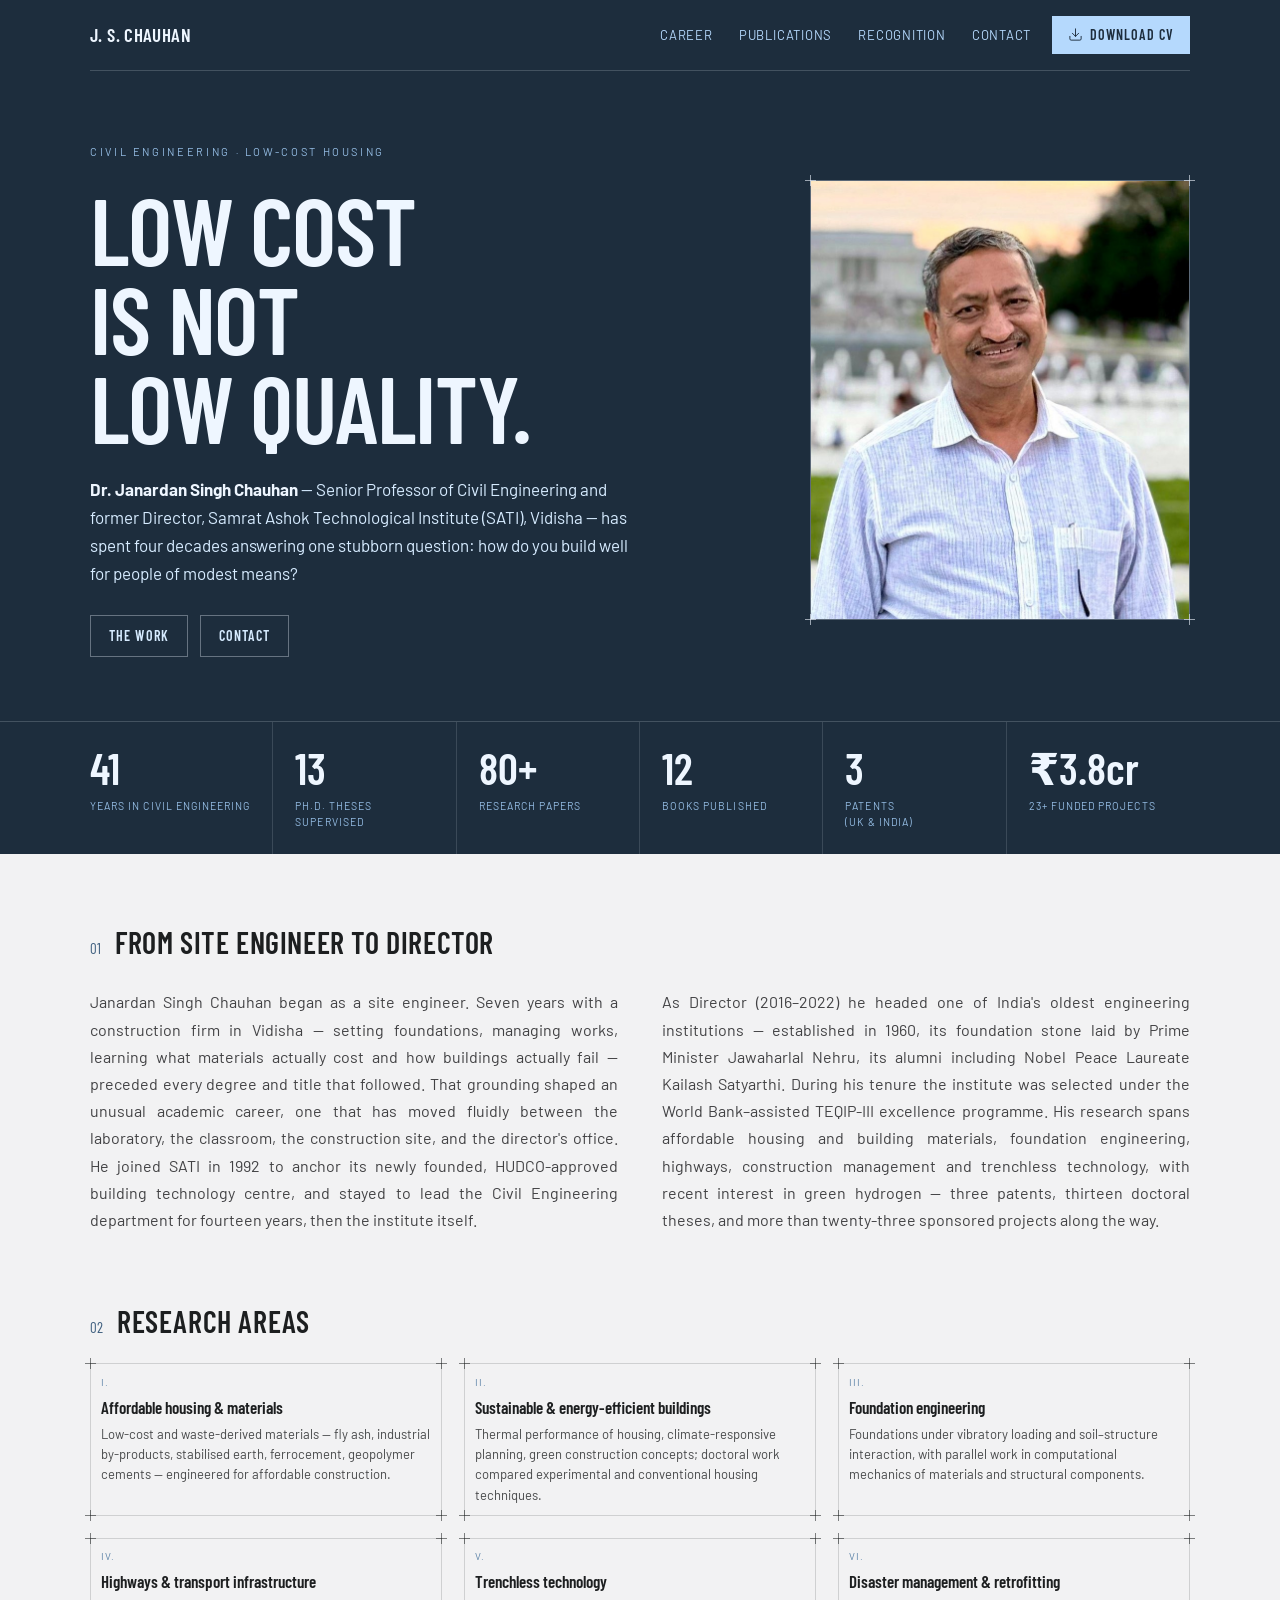
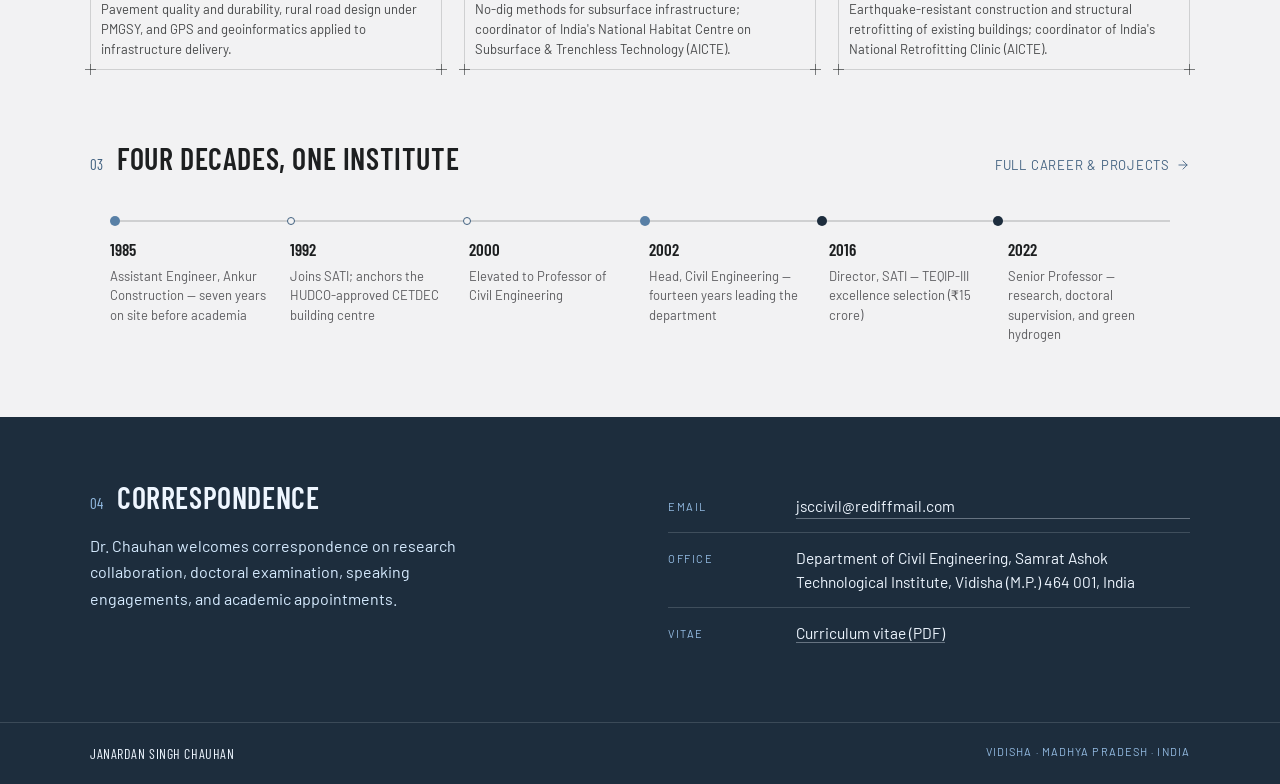
==== commit 9f846992: "Natural-colour portrait; mobile layout fixes" ====
--- a/index.html
+++ b/index.html
@@ -127,11 +127,11 @@
       </div>
       <figure style="margin:0">
         
-          <div class="blueprint duotone" style="height:440px;border-color:rgba(238,246,255,.3)">
+        
+          <div class="blueprint" style="height:440px;border-color:rgba(238,246,255,.3)">
             <i class="corner tl" style="color:rgba(238,246,255,.6)"></i><i class="corner tr" style="color:rgba(238,246,255,.6)"></i><i class="corner bl" style="color:rgba(238,246,255,.6)"></i><i class="corner br" style="color:rgba(238,246,255,.6)"></i>
-            <img src="assets/portrait.jpg" alt="Dr. Janardan Singh Chauhan" style="width:100%;height:100%;object-fit:cover;filter:grayscale(1)" loading="lazy" decoding="async">
+            <img src="assets/portrait.jpg" alt="Dr. Janardan Singh Chauhan" style="width:100%;height:100%;object-fit:cover" loading="lazy" decoding="async">
           </div>
-        
         
       </figure>
     </div>
@@ -150,9 +150,9 @@
 
 <!-- ══ 01 About ══ -->
 <div style="max-width:1180px;margin:0 auto;padding:72px 40px 8px" class="wrap">
-  <div style="display:flex;align-items:baseline;gap:14px;margin-bottom:28px">
+  <div style="display:flex;align-items:baseline;gap:14px;margin-bottom:28px" class="sechead">
     <span style="font-family:var(--font-heading);font-size:15px;color:var(--color-accent-700)">01</span>
-    <h2 style="font-size:30px;margin:0;text-transform:uppercase;letter-spacing:.02em">From site engineer to director</h2>
+    <h2 style="font-size:30px;margin:0;text-transform:uppercase;letter-spacing:.02em" class="h2-sec">From site engineer to director</h2>
   </div>
   <div style="display:grid;grid-template-columns:1fr 1fr;gap:44px" class="g2">
     <p style="font-size:16px;line-height:1.7;margin:0;color:var(--color-neutral-800);text-align:justify">
@@ -176,9 +176,9 @@
 
 <!-- ══ 02 Research ══ -->
 <div style="max-width:1180px;margin:0 auto;padding:64px 40px 8px" class="wrap">
-  <div style="display:flex;align-items:baseline;gap:14px;margin-bottom:24px">
+  <div style="display:flex;align-items:baseline;gap:14px;margin-bottom:24px" class="sechead">
     <span style="font-family:var(--font-heading);font-size:15px;color:var(--color-accent-700)">02</span>
-    <h2 style="font-size:30px;margin:0;text-transform:uppercase;letter-spacing:.02em">Research areas</h2>
+    <h2 style="font-size:30px;margin:0;text-transform:uppercase;letter-spacing:.02em" class="h2-sec">Research areas</h2>
   </div>
   <div style="display:grid;grid-template-columns:1fr 1fr 1fr;gap:22px" class="g3">
     <div class="card blueprint"><i class="corner tl"></i><i class="corner tr"></i><i class="corner bl"></i><i class="corner br"></i><div class="card-kicker">i.</div><div class="card-title">Affordable housing &amp; materials</div><p class="card-body">Low-cost and waste-derived materials — fly ash, industrial by-products, stabilised earth, ferrocement, geopolymer cements — engineered for affordable construction.</p></div>
@@ -192,9 +192,9 @@
 
 <!-- ══ 03 Career ruler ══ -->
 <div style="max-width:1180px;margin:0 auto;padding:64px 40px 72px" class="wrap">
-  <div style="display:flex;align-items:baseline;gap:14px;margin-bottom:44px">
+  <div style="display:flex;align-items:baseline;gap:14px;margin-bottom:44px" class="sechead">
     <span style="font-family:var(--font-heading);font-size:15px;color:var(--color-accent-700)">03</span>
-    <h2 style="font-size:30px;margin:0;text-transform:uppercase;letter-spacing:.02em">Four decades, one institute</h2>
+    <h2 style="font-size:30px;margin:0;text-transform:uppercase;letter-spacing:.02em" class="h2-sec">Four decades, one institute</h2>
     <a href="career.html" style="margin-left:auto;font-size:13px;letter-spacing:.06em;text-transform:uppercase;text-decoration:none;color:var(--color-accent-700);display:inline-flex;align-items:center;gap:6px" class="h8">Full career &amp; projects <svg width="14" height="14" viewBox="0 0 24 24" fill="none" stroke="currentColor" stroke-width="1.5" stroke-linecap="round" stroke-linejoin="round"><path d="M5 12h14"></path><path d="m12 5 7 7-7 7"></path></svg></a>
   </div>
   <div style="position:relative;height:2px;background:var(--color-divider);margin:0 20px 14px">
@@ -218,9 +218,9 @@
 <div id="contact" style="background:var(--color-accent-900);color:var(--color-accent-100)">
   <div style="max-width:1180px;margin:0 auto;padding:64px 40px;display:grid;grid-template-columns:1fr 1fr;gap:56px;align-items:start" class="g2 wrap">
     <div>
-      <div style="display:flex;align-items:baseline;gap:14px;margin-bottom:18px">
+      <div style="display:flex;align-items:baseline;gap:14px;margin-bottom:18px" class="sechead">
         <span style="font-family:var(--font-heading);font-size:15px;color:var(--color-accent-400)">04</span>
-        <h2 style="font-size:30px;margin:0;text-transform:uppercase;letter-spacing:.02em;color:#eef6ff">Correspondence</h2>
+        <h2 style="font-size:30px;margin:0;text-transform:uppercase;letter-spacing:.02em;color:#eef6ff" class="h2-sec">Correspondence</h2>
       </div>
       <p style="font-size:16px;line-height:1.65;margin:0;color:var(--color-accent-200);max-width:46ch">Dr. Chauhan welcomes correspondence on research collaboration, doctoral examination, speaking engagements, and academic appointments.</p>
     </div>
--- a/assets/site.css
+++ b/assets/site.css
@@ -15,8 +15,14 @@
 
 /* The hero headline is set at a fixed 110px; scale it with the viewport so it
    never outgrows its column. Caps at the original size on large screens. */
-.h1-hero { font-size: clamp(40px, 7.4vw, 110px) !important; }
-.h1-page { font-size: clamp(34px, 6.2vw, 76px) !important; }
+.h1-hero { font-size: clamp(34px, 7.4vw, 110px) !important; }
+.h1-page { font-size: clamp(30px, 6.2vw, 76px) !important; }
+
+/* "low quality." carries white-space:nowrap inline, which forces the hero wider
+   than a 320px phone. Below 480px let it wrap like any other text. */
+@media (max-width: 480px) {
+  .h1-hero span { white-space: normal !important; }
+}
 
 /* ---- tablet ---- */
 @media (max-width: 1100px) {
@@ -40,34 +46,69 @@
 @media (max-width: 640px) {
   .wrap { padding-left: 18px !important; padding-right: 18px !important; }
 
-  /* Header: logo, links and the CV button sit on one non-wrapping row.
-     Let it wrap and centre instead of scrolling sideways. */
+  /* Header: logo, links and the CV button sit on one non-wrapping row, wider
+     than a phone. Wrap into two tidy rows that share the page's left edge —
+     name and CV button on the first, section links on the second. */
   .navrow {
     flex-wrap: wrap !important;
-    gap: 12px !important;
-    justify-content: center !important;
+    align-items: center !important;
+    justify-content: space-between !important;
+    gap: 14px !important;
   }
+  .navrow > a[download] { margin-left: 0 !important; order: 2; }
   .navlinks {
     margin-left: 0 !important;
     order: 3;
     width: 100%;
-    justify-content: center !important;
+    justify-content: flex-start !important;
     flex-wrap: wrap !important;
-    gap: 16px !important;
+    gap: 8px 18px !important;
   }
-  .navrow > a[download] { margin-left: auto; }
 
   .g6 { grid-template-columns: repeat(2, 1fr) !important; }
   .g-label { grid-template-columns: 1fr !important; gap: 4px !important; }
 
-  /* a wide data table scrolls inside its own box instead of widening the page */
-  .tscroll { overflow-x: auto; -webkit-overflow-scrolling: touch; }
-  .tscroll .tbl { min-width: 460px; font-size: 13px !important; }
+  /* the stat cells carry 22px side padding, which two-up leaves no room for text */
+  .g6 > * { padding-left: 14px !important; padding-right: 14px !important; }
+
+  /* Nothing on a phone should be smaller than 12px. The export sets several
+     labels at 10.5–11px, which is unreadable at arm's length. */
+  body { -webkit-text-size-adjust: 100%; }
+  [style*="font-size:10.5px"], [style*="font-size:11px"] { font-size: 12px !important; }
+  [style*="font-size:13px"] { font-size: 13.5px !important; }
+
+  /* The projects table stops being a table and becomes a stack of cards. Each
+     cell shows its column heading, carried over as data-label at build time. */
+  .tscroll { overflow: visible; }
+  .tbl, .tbl tbody, .tbl tr, .tbl td { display: block !important; width: auto !important; }
+  .tbl thead { display: none !important; }
+  .tbl tr {
+    border: 1px solid var(--color-divider);
+    padding: 12px 14px;
+    margin-bottom: 10px;
+  }
+  .tbl td {
+    text-align: left !important;
+    white-space: normal !important;
+    border: 0 !important;
+    padding: 3px 0 !important;
+  }
+  .tbl td[data-label]::before {
+    content: attr(data-label) " — ";
+    font-size: 11.5px;
+    letter-spacing: .08em;
+    text-transform: uppercase;
+    color: var(--color-accent-700);
+  }
+  /* the first cell is the project name; it needs no label */
+  .tbl td:first-child { font-weight: 600; padding-bottom: 6px !important; }
+  .tbl td:first-child::before { content: none; }
 }
 
 /* ---- small phone ---- */
 @media (max-width: 400px) {
-  .g6, .g5 { grid-template-columns: 1fr 1fr !important; }
+  .g6, .g5 { grid-template-columns: 1fr !important; }
+  .g6 > * { border-right: 0 !important; }
   .navlinks { gap: 12px !important; font-size: 12px !important; }
 }
 
@@ -76,3 +117,19 @@
   .navrow a[download] { display: none; }
   body { background: #fff !important; color: #000 !important; }
 }
+
+/* ---- section headings on small screens ------------------------------------
+   Headings are set at a fixed 30px in uppercase; a single long word such as
+   "CORRESPONDENCE" is wider than a 320px phone. Scale them, and let the header
+   row (heading + "Full career" link) wrap instead of pushing sideways. */
+@media (max-width: 640px) {
+  .h2-sec { font-size: clamp(21px, 6.2vw, 30px) !important; }
+  .sechead { flex-wrap: wrap !important; gap: 8px 12px !important; }
+  .sechead a { margin-left: 0 !important; }
+  .card-kicker { font-size: 12px !important; }
+}
+
+/* the stacked table's column labels; keep them legible rather than 11px */
+@media (max-width: 640px) {
+  .tbl td[data-label]::before { font-size: 12px; }
+}
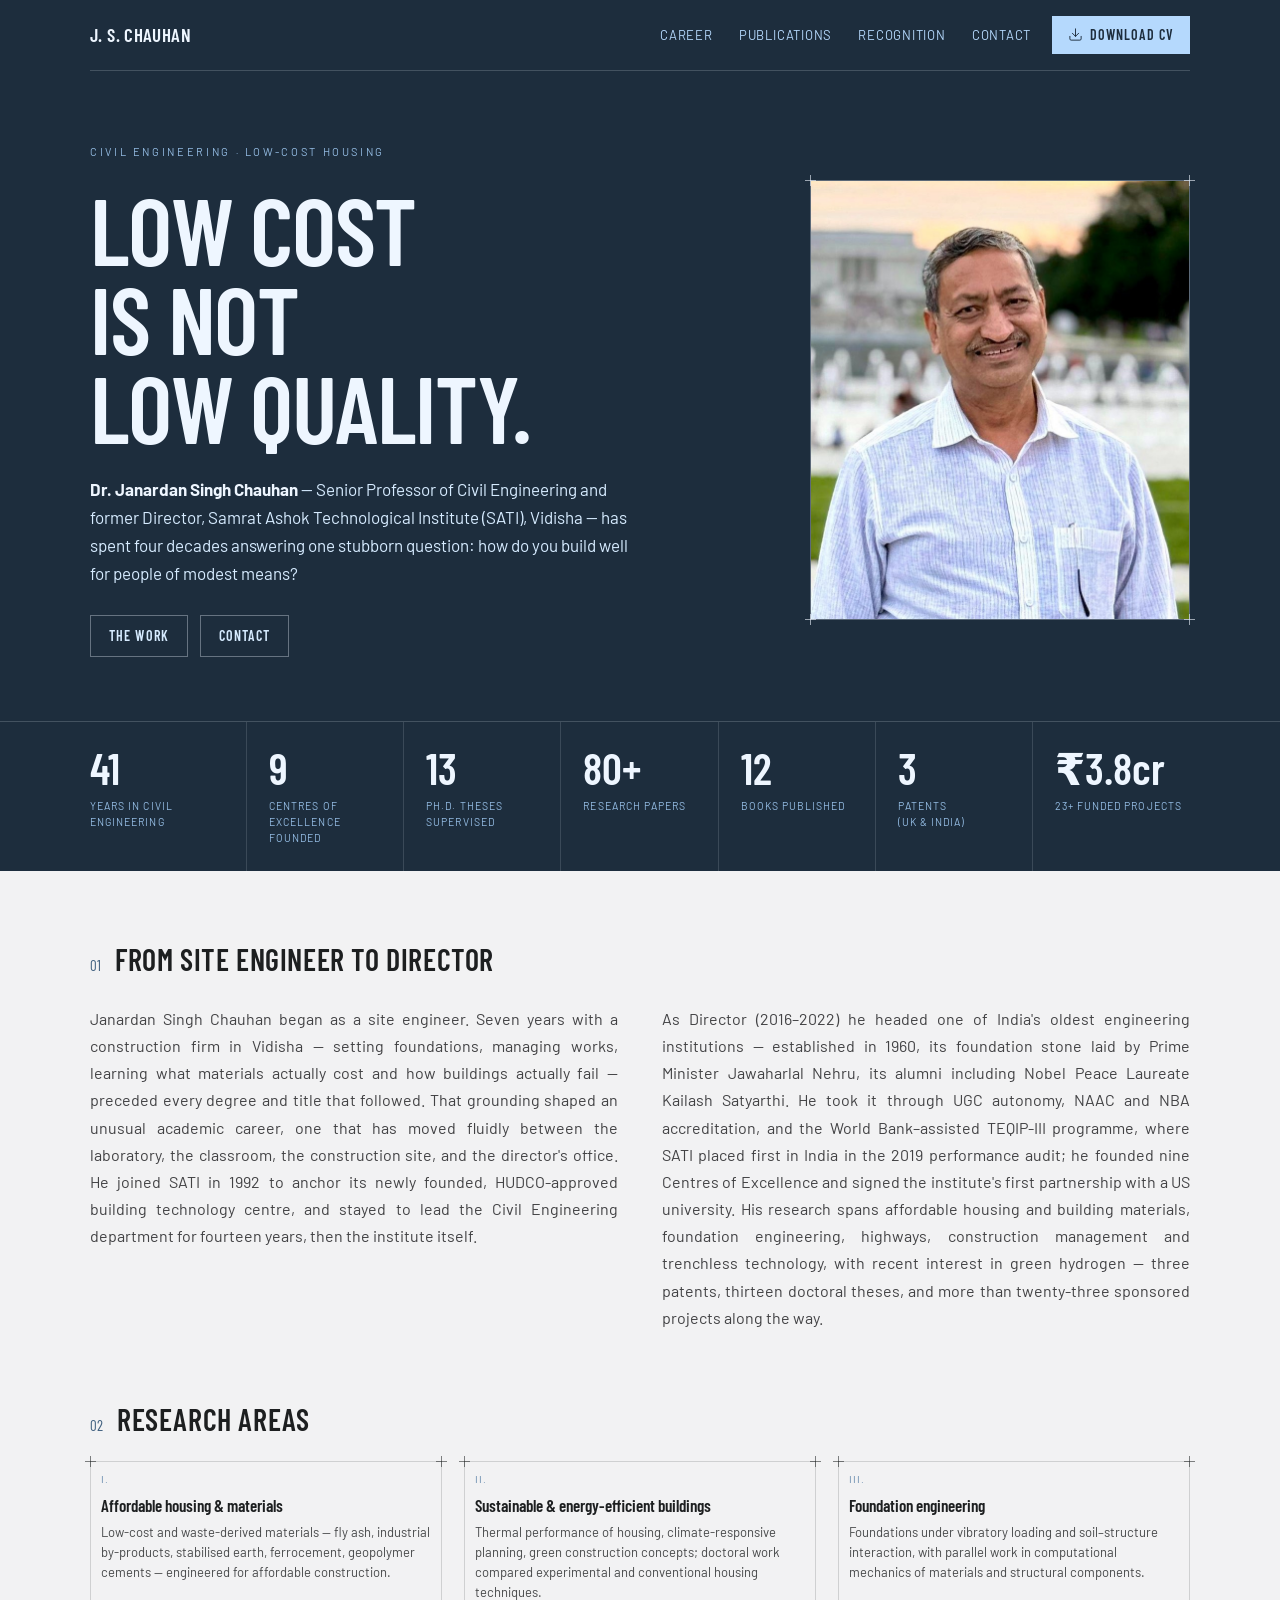
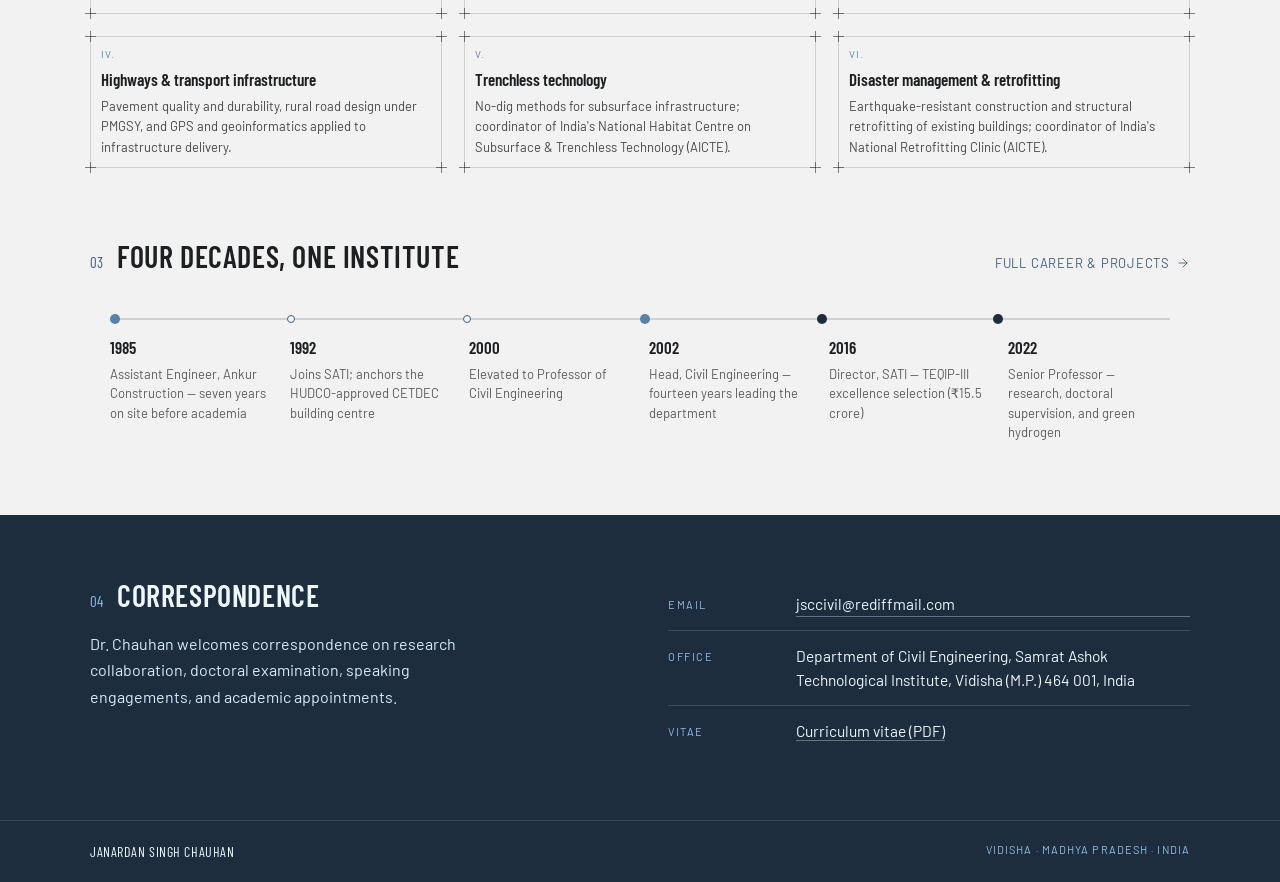
==== commit 5b5cf4ab: "Add Director-era leadership record; unify TEQIP-III figure" ====
--- a/index.html
+++ b/index.html
@@ -137,9 +137,9 @@
     </div>
   </div>
   <div style="border-top:1px solid rgba(238,246,255,.18)">
-    <div style="max-width:1180px;margin:0 auto;padding:0 40px;display:grid;grid-template-columns:repeat(6,1fr)" class="g6 wrap">
+    <div style="max-width:1180px;margin:0 auto;padding:0 40px;display:grid;grid-template-columns:repeat(7,1fr)" class="g7 wrap">
       <div style="padding:24px 22px 24px 0;border-right:1px solid rgba(238,246,255,.14)"><div style="font-family:var(--font-heading);font-weight:600;font-size:44px;line-height:1;color:#eef6ff">41</div><div style="font-size:10.5px;letter-spacing:.1em;text-transform:uppercase;margin-top:8px;color:var(--color-accent-400)">Years in civil engineering</div></div>
-      <div style="padding:24px 22px;border-right:1px solid rgba(238,246,255,.14)"><div style="font-family:var(--font-heading);font-weight:600;font-size:44px;line-height:1;color:#eef6ff">13</div><div style="font-size:10.5px;letter-spacing:.1em;text-transform:uppercase;margin-top:8px;color:var(--color-accent-400)">Ph.D. theses supervised</div></div>
+      <div style="padding:24px 22px;border-right:1px solid rgba(238,246,255,.14)"><div style="font-family:var(--font-heading);font-weight:600;font-size:44px;line-height:1;color:#eef6ff">9</div><div style="font-size:10.5px;letter-spacing:.1em;text-transform:uppercase;margin-top:8px;color:var(--color-accent-400)">Centres of excellence founded</div></div><div style="padding:24px 22px;border-right:1px solid rgba(238,246,255,.14)"><div style="font-family:var(--font-heading);font-weight:600;font-size:44px;line-height:1;color:#eef6ff">13</div><div style="font-size:10.5px;letter-spacing:.1em;text-transform:uppercase;margin-top:8px;color:var(--color-accent-400)">Ph.D. theses supervised</div></div>
       <div style="padding:24px 22px;border-right:1px solid rgba(238,246,255,.14)"><div style="font-family:var(--font-heading);font-weight:600;font-size:44px;line-height:1;color:#eef6ff">80+</div><div style="font-size:10.5px;letter-spacing:.1em;text-transform:uppercase;margin-top:8px;color:var(--color-accent-400)">Research papers</div></div>
       <div style="padding:24px 22px;border-right:1px solid rgba(238,246,255,.14)"><div style="font-family:var(--font-heading);font-weight:600;font-size:44px;line-height:1;color:#eef6ff">12</div><div style="font-size:10.5px;letter-spacing:.1em;text-transform:uppercase;margin-top:8px;color:var(--color-accent-400)">Books published</div></div>
       <div style="padding:24px 22px;border-right:1px solid rgba(238,246,255,.14)"><div style="font-family:var(--font-heading);font-weight:600;font-size:44px;line-height:1;color:#eef6ff">3</div><div style="font-size:10.5px;letter-spacing:.1em;text-transform:uppercase;margin-top:8px;color:var(--color-accent-400)">Patents<br>(UK &amp; India)</div></div>
@@ -166,8 +166,9 @@
     <p style="font-size:16px;line-height:1.7;margin:0;color:var(--color-neutral-800);text-align:justify">
       As Director (2016–2022) he headed one of India's oldest engineering institutions — established in 1960,
       its foundation stone laid by Prime Minister Jawaharlal Nehru, its alumni including Nobel Peace Laureate
-      Kailash Satyarthi. During his tenure the institute was selected under the World Bank–assisted TEQIP-III
-      excellence programme. His research spans affordable housing and building materials, foundation engineering,
+      Kailash Satyarthi. He took it through UGC autonomy, NAAC and NBA accreditation, and the World Bank–assisted
+      TEQIP-III programme, where SATI placed first in India in the 2019 performance audit; he founded
+      nine Centres of Excellence and signed the institute's first partnership with a US university. His research spans affordable housing and building materials, foundation engineering,
       highways, construction management and trenchless technology, with recent interest in green hydrogen — three patents,
       thirteen doctoral theses, and more than twenty-three sponsored projects along the way.
     </p>
@@ -209,7 +210,7 @@
     <div><div style="font-family:var(--font-heading);font-weight:600;font-size:17px">1985</div><div style="font-size:13px;color:var(--color-neutral-700);line-height:1.5;margin-top:4px">Assistant Engineer, Ankur Construction — seven years on site before academia</div></div>
     <div><div style="font-family:var(--font-heading);font-weight:600;font-size:17px">1992</div><div style="font-size:13px;color:var(--color-neutral-700);line-height:1.5;margin-top:4px">Joins SATI; anchors the HUDCO-approved CETDEC building centre</div></div>
     <div><div style="font-family:var(--font-heading);font-weight:600;font-size:17px">2000</div><div style="font-size:13px;color:var(--color-neutral-700);line-height:1.5;margin-top:4px">Elevated to Professor of Civil Engineering</div></div><div><div style="font-family:var(--font-heading);font-weight:600;font-size:17px">2002</div><div style="font-size:13px;color:var(--color-neutral-700);line-height:1.5;margin-top:4px">Head, Civil Engineering — fourteen years leading the department</div></div>
-    <div><div style="font-family:var(--font-heading);font-weight:600;font-size:17px">2016</div><div style="font-size:13px;color:var(--color-neutral-700);line-height:1.5;margin-top:4px">Director, SATI — TEQIP-III excellence selection (₹15 crore)</div></div>
+    <div><div style="font-family:var(--font-heading);font-weight:600;font-size:17px">2016</div><div style="font-size:13px;color:var(--color-neutral-700);line-height:1.5;margin-top:4px">Director, SATI — TEQIP-III excellence selection (₹15.5 crore)</div></div>
     <div><div style="font-family:var(--font-heading);font-weight:600;font-size:17px">2022</div><div style="font-size:13px;color:var(--color-neutral-700);line-height:1.5;margin-top:4px">Senior Professor — research, doctoral supervision, and green hydrogen</div></div>
   </div>
 </div>
--- a/assets/site.css
+++ b/assets/site.css
@@ -133,3 +133,17 @@
 @media (max-width: 640px) {
   .tbl td[data-label]::before { font-size: 12px; }
 }
+
+/* ---- the stats strip gained a seventh figure -------------------------------
+   Seven across is tight even on a laptop; step it down earlier than the others. */
+.g7 { grid-template-columns: repeat(7, 1fr); }
+@media (max-width: 1180px) { .g7 { grid-template-columns: repeat(4, 1fr) !important; } }
+@media (max-width: 820px)  { .g7 { grid-template-columns: repeat(3, 1fr) !important; } }
+@media (max-width: 640px)  {
+  .g7 { grid-template-columns: repeat(2, 1fr) !important; }
+  .g7 > * { padding-left: 14px !important; padding-right: 14px !important; }
+}
+@media (max-width: 400px)  { .g7 { grid-template-columns: 1fr !important; } .g7 > * { border-right: 0 !important; } }
+
+/* the Directorship card's two-column group list stacks on narrow screens */
+@media (max-width: 820px) { .g2-lead { grid-template-columns: 1fr !important; gap: 22px !important; } }
